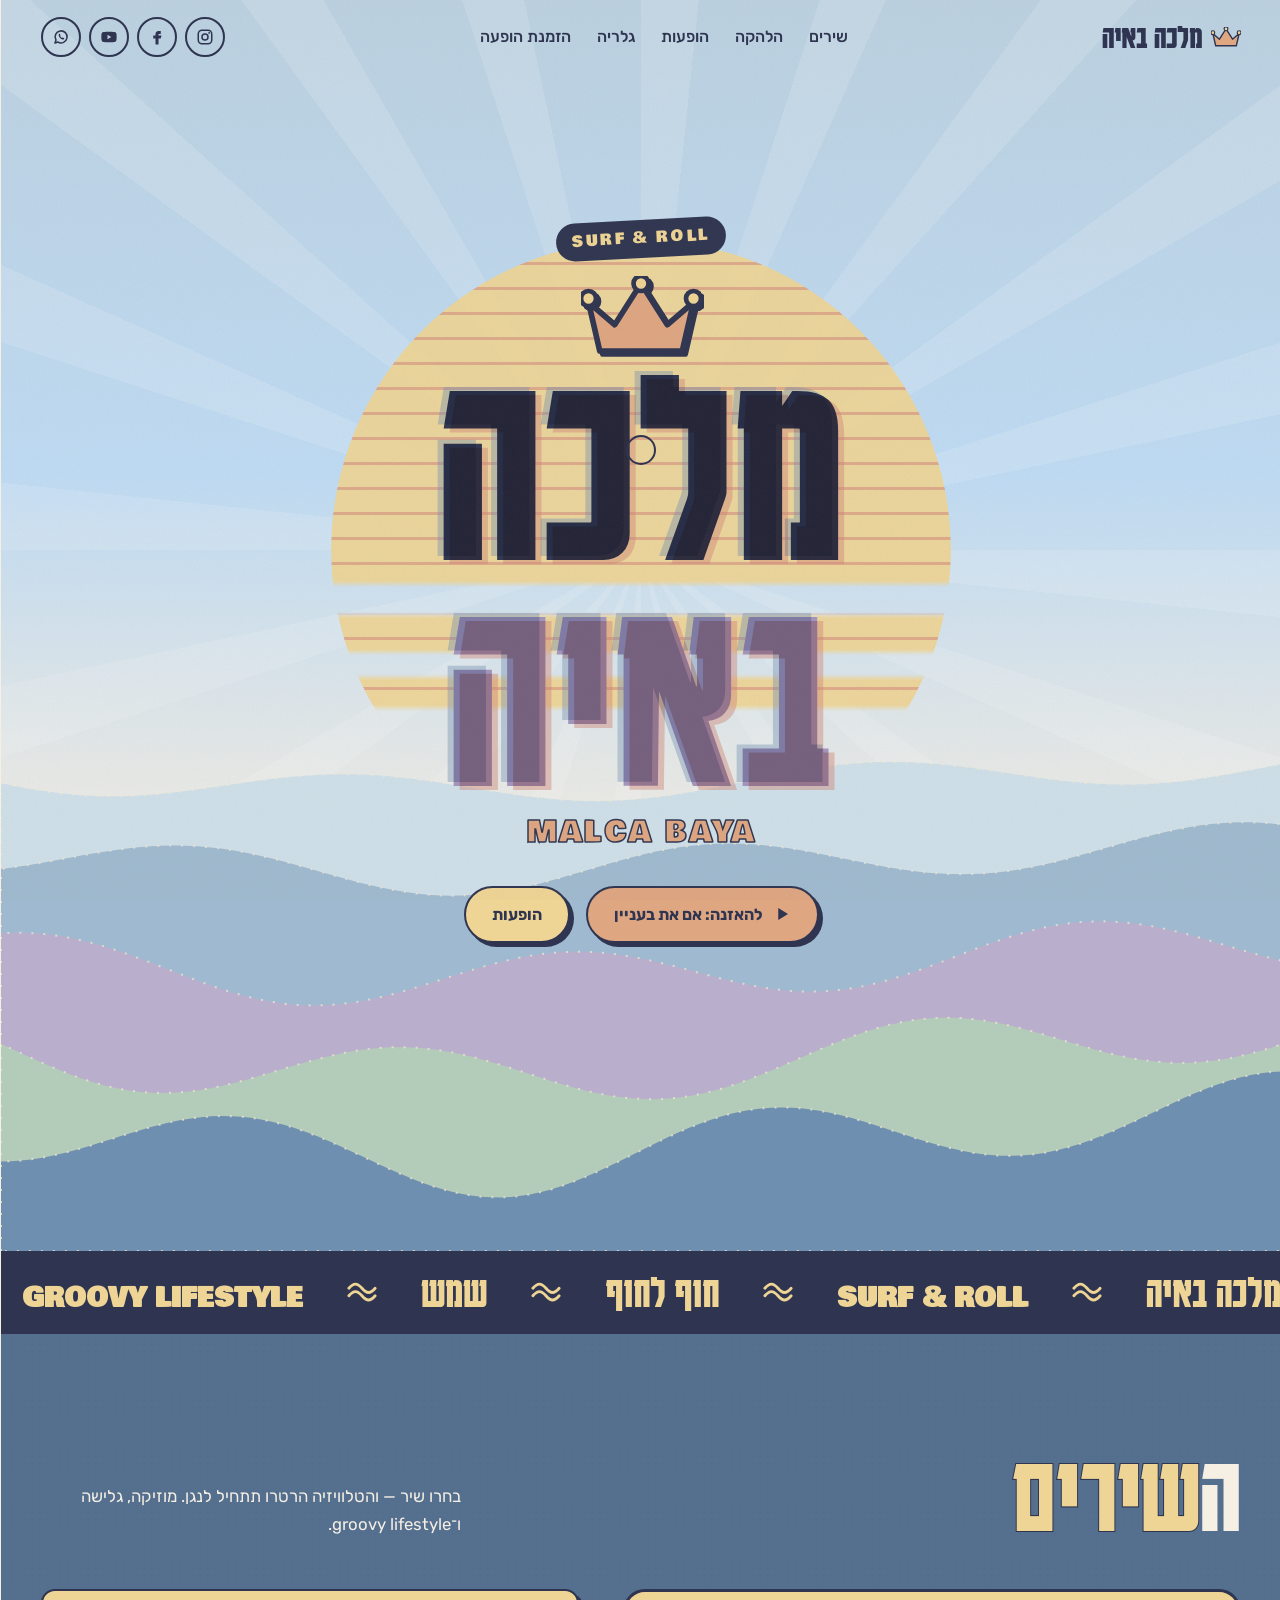
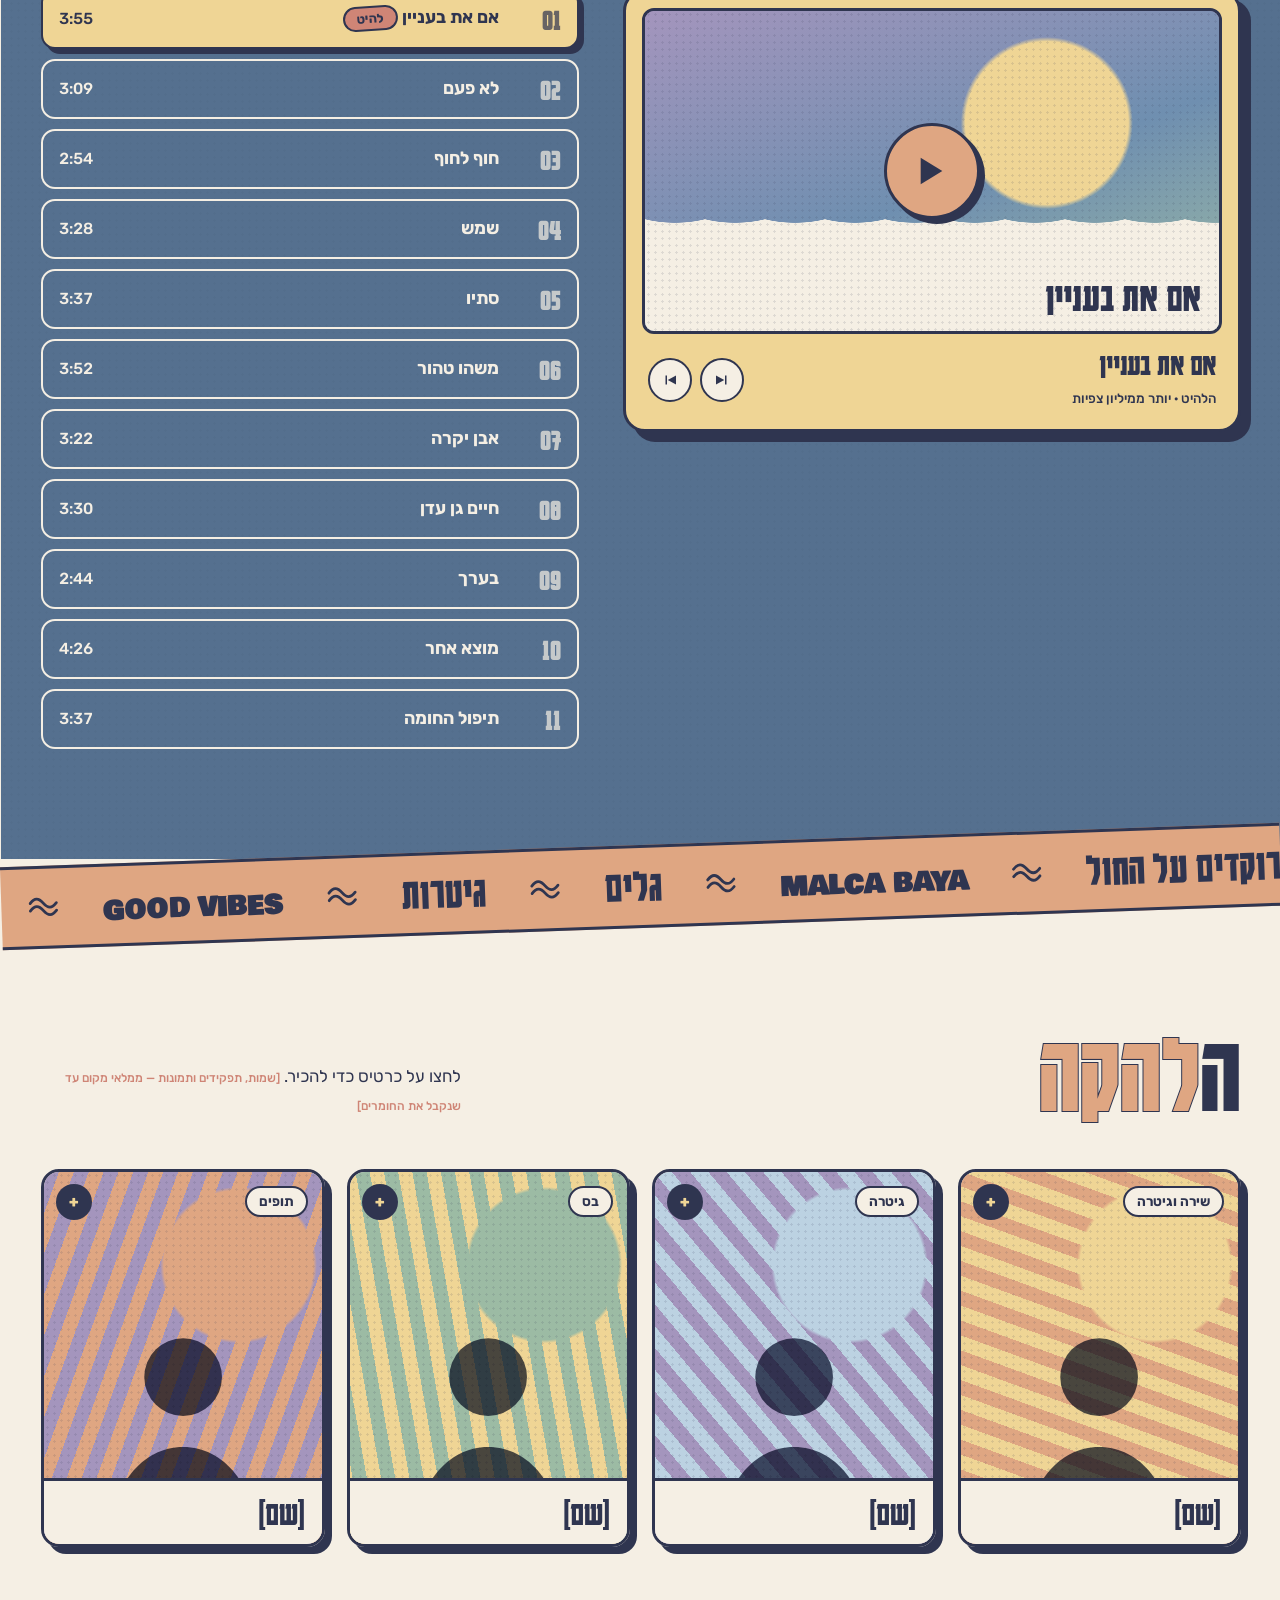
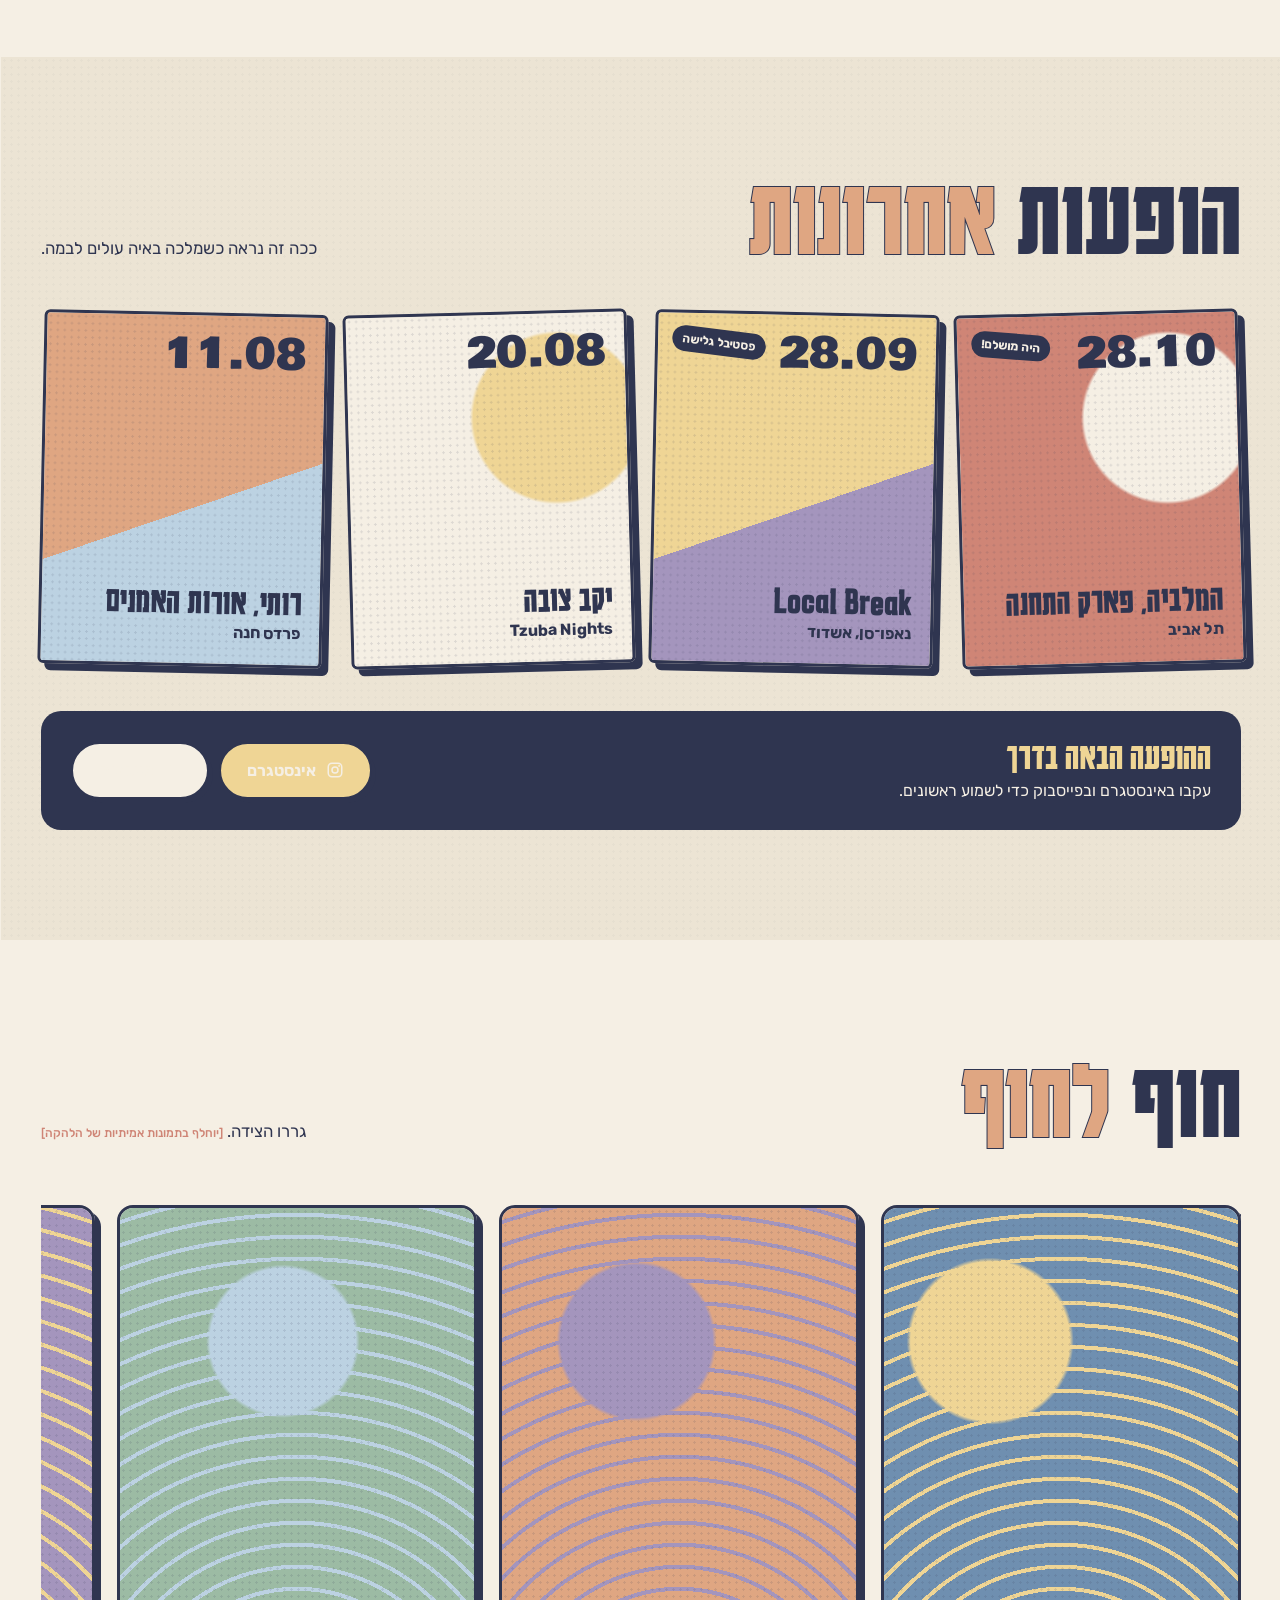
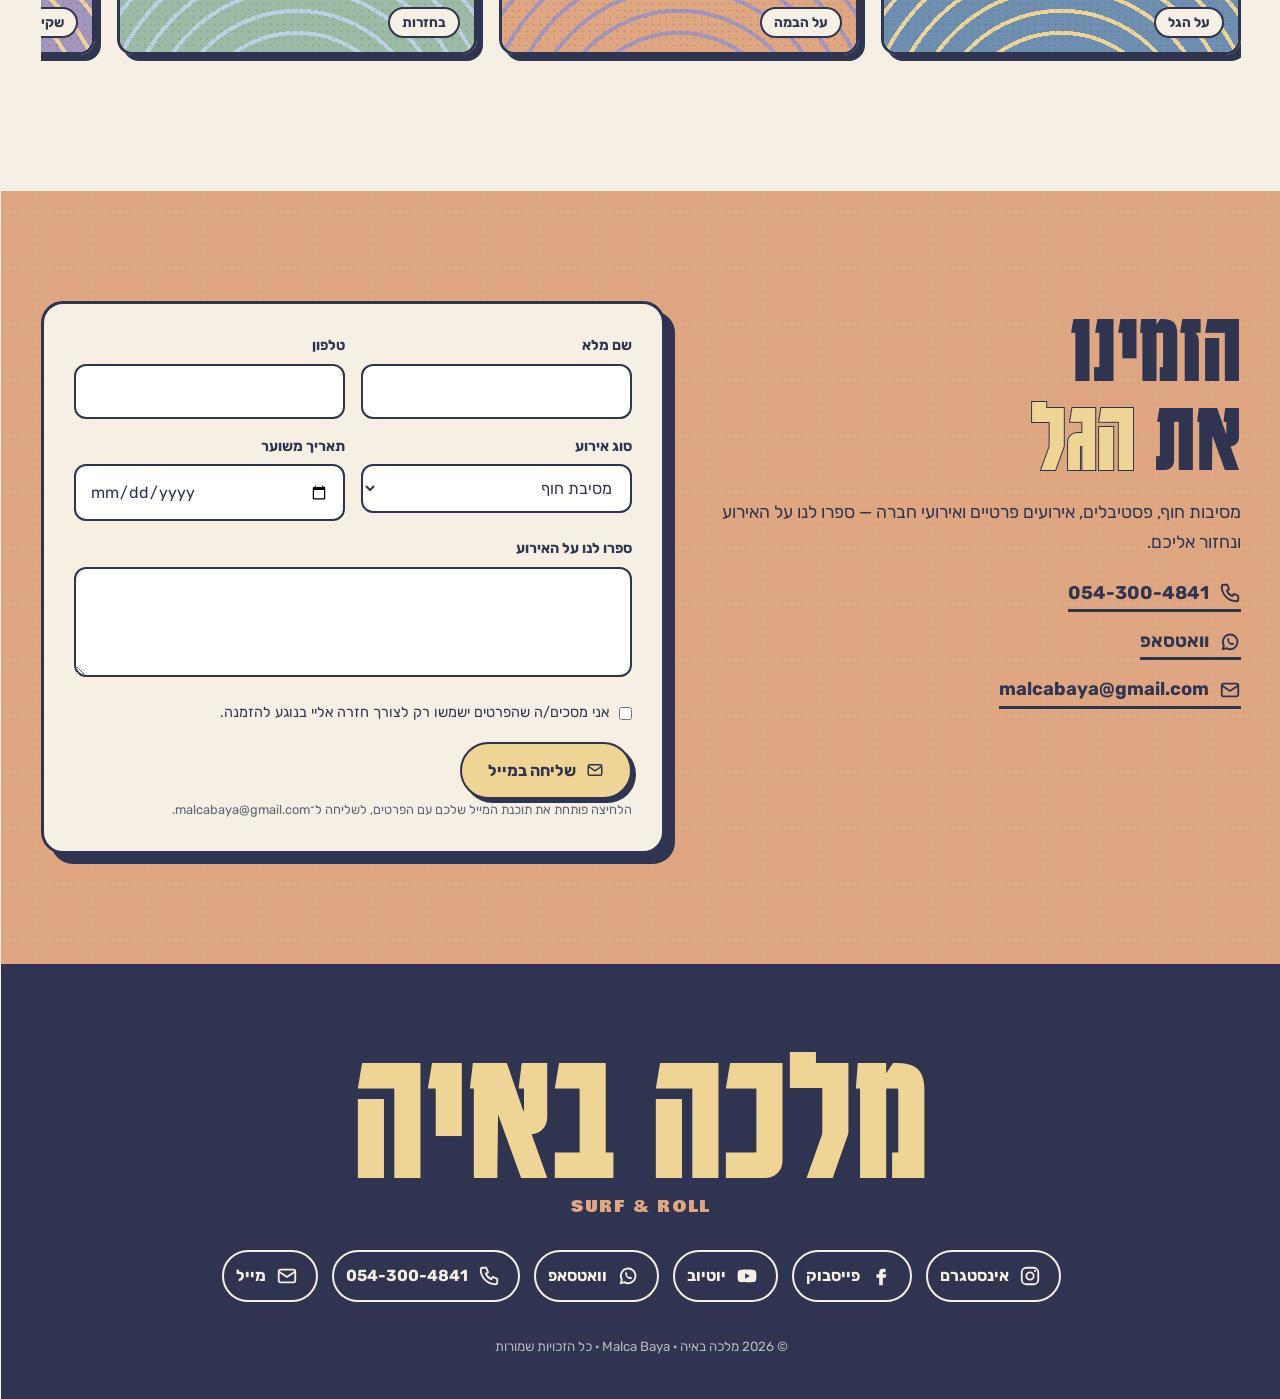
==== index.html @ d81c91b3 "Malca Baya band site: retro surf design, real songs and contact links Co-Authored-By: Claude Opus 5." ====
<!doctype html>
<html lang="he" dir="rtl">
<head>
<meta charset="utf-8">
<meta name="viewport" content="width=device-width, initial-scale=1">
<title>מלכה באיה | Malca Baya — להקת הסרף אנד רול</title>
<meta name="description" content="מלכה באיה — להקת הסרף אנד רול. שירים, הופעות, וידאו והזמנת הופעות.">
<link rel="preconnect" href="https://fonts.googleapis.com">
<link rel="preconnect" href="https://fonts.gstatic.com" crossorigin>
<link href="https://fonts.googleapis.com/css2?family=Karantina:wght@400;700&family=Rubik:wght@400;500;700;900&family=Bowlby+One&display=swap" rel="stylesheet">
<style>
:root{
  --sand:#f5efe4;
  --sand-2:#ece4d4;
  --ink:#2f3550;
  --blue:#6f8fb0;
  --sky:#bcd2e2;
  --yellow:#efd595;
  --purple:#a495bd;
  --green:#9cbba4;
  --orange:#dfa682;
  --red:#cf8576;
  --display:'Karantina','Rubik',sans-serif;
  --latin:'Bowlby One','Rubik',sans-serif;
  --body:'Rubik',system-ui,sans-serif;
}
*{box-sizing:border-box;margin:0;padding:0}
html{scroll-behavior:smooth}
body{background:var(--sand);color:var(--ink);font-family:var(--body);line-height:1.7;overflow-x:hidden}
a{color:inherit;text-decoration:none}
button{font:inherit;color:inherit;background:none;border:0;cursor:pointer}
:focus-visible{outline:3px solid var(--orange);outline-offset:3px}
.wrap{width:min(1200px,100% - 32px);margin-inline:auto}

/* riso paper texture + halftone helpers */
.paper{position:fixed;inset:0;pointer-events:none;z-index:90;opacity:.12;
  background-image:url("data:image/svg+xml,%3Csvg xmlns='http://www.w3.org/2000/svg' width='200' height='200'%3E%3Cfilter id='n'%3E%3CfeTurbulence type='fractalNoise' baseFrequency='.85' numOctaves='3'/%3E%3CfeColorMatrix values='0 0 0 0 .3  0 0 0 0 .25  0 0 0 0 .2  0 0 0 .6 0'/%3E%3C/filter%3E%3Crect width='100%25' height='100%25' filter='url(%23n)'/%3E%3C/svg%3E")}
.halftone{position:absolute;inset:0;pointer-events:none;background-image:radial-gradient(rgba(47,53,80,.12) 1.2px,transparent 1.4px);background-size:7px 7px}

/* loader */
#loader{position:fixed;inset:0;background:var(--yellow);z-index:200;display:grid;place-items:center;transition:transform .9s cubic-bezier(.7,0,.2,1)}
#loader.done{transform:translateY(-100%)}
#loader svg{width:120px;animation:bob 1.2s ease-in-out infinite}
@keyframes bob{50%{transform:translateY(-12px) rotate(-4deg)}}

/* cursor */
.cursor{position:fixed;top:0;left:0;width:30px;height:30px;border:2px solid var(--ink);border-radius:50%;pointer-events:none;z-index:150;transition:width .25s,height .25s,background .25s,margin .25s}
.cursor.big{width:70px;height:70px;margin:-20px 0 0 -20px;background:rgba(239,213,149,.45);border-color:var(--orange)}
@media (hover:none){.cursor{display:none}}

/* nav */
header{position:fixed;inset-inline:0;top:0;z-index:100;transition:background .4s,box-shadow .4s}
header.scrolled{background:rgba(244,234,211,.92);backdrop-filter:blur(10px);box-shadow:0 2px 0 var(--ink)}
.nav{display:flex;align-items:center;justify-content:space-between;height:74px;gap:20px}
.logo{display:flex;align-items:center;gap:8px;font-family:var(--display);font-weight:700;font-size:2.1rem;line-height:1}
.logo svg{width:30px;color:var(--orange)}
.nav ul{display:flex;gap:26px;list-style:none;font-weight:500}
.nav ul a{position:relative}
.nav ul a::after{content:"";position:absolute;inset-inline:0;bottom:-4px;height:3px;background:var(--orange);border-radius:3px;transform:scaleX(0);transition:transform .3s}
.nav ul a:hover::after{transform:scaleX(1)}
.nav-social{display:flex;gap:8px}
.ico{width:40px;height:40px;border-radius:50%;border:2px solid var(--ink);display:grid;place-items:center;transition:transform .25s,background .25s,color .25s}
.ico svg{width:18px;height:18px}
.ico:hover{transform:translateY(-3px) rotate(-6deg);background:var(--ink);color:var(--yellow)}
.burger{display:none;width:44px;height:44px;position:relative}
.burger span{position:absolute;inset-inline:9px;height:3px;border-radius:3px;background:var(--ink);transition:.3s}
.burger span:nth-child(1){top:15px}.burger span:nth-child(2){top:26px}
.burger.open span:nth-child(1){top:20px;transform:rotate(45deg)}
.burger.open span:nth-child(2){top:20px;transform:rotate(-45deg)}
@media(max-width:900px){
  .nav ul,.nav-social{display:none}
  .burger{display:block}
  .nav ul.open{display:flex;flex-direction:column;position:fixed;inset:74px 0 0;background:var(--yellow);padding:40px 24px;gap:22px;font-family:var(--display);font-size:3rem;font-weight:700}
}

/* buttons */
.btn{display:inline-flex;align-items:center;gap:10px;padding:13px 26px;border-radius:999px;border:2.5px solid var(--ink);font-weight:700;background:var(--sand);box-shadow:4px 4px 0 var(--ink);transition:transform .2s,box-shadow .2s,background .2s}
.btn:hover{transform:translate(-2px,-2px);box-shadow:6px 6px 0 var(--ink)}
.btn:active{transform:translate(3px,3px);box-shadow:1px 1px 0 var(--ink)}
.btn.yellow{background:var(--yellow)}
.btn.orange{background:var(--orange);color:var(--ink)}
.btn svg{width:18px;height:18px}

/* hero */
.hero{position:relative;min-height:100svh;overflow:hidden;background:linear-gradient(180deg,var(--sky) 0%,#bfdcf5 38%,var(--sand) 70%);display:grid;place-items:center;text-align:center}
.sun{position:absolute;left:50%;top:44%;width:min(70vw,620px);aspect-ratio:1;border-radius:50%;transform:translate(-50%,-50%);
  background:repeating-linear-gradient(180deg,var(--yellow) 0 22px,var(--orange) 22px 25px);opacity:.92;
  -webkit-mask:linear-gradient(#000 55%,transparent 56% 60%,#000 61% 66%,transparent 67% 70%,#000 71% 75%,transparent 76%);
  mask:linear-gradient(#000 55%,transparent 56% 60%,#000 61% 66%,transparent 67% 70%,#000 71% 75%,transparent 76%);}
.rays{position:absolute;left:50%;top:44%;width:150vmax;height:150vmax;will-change:transform;transform:translate(-50%,-50%);
  background:repeating-conic-gradient(rgba(255,255,255,.14) 0 6deg,transparent 6deg 18deg);animation:rot 80s linear infinite;pointer-events:none}
@keyframes rot{to{transform:translate(-50%,-50%) rotate(360deg)}}
#waves{position:absolute;inset:auto 0 0;width:100%;height:46%;z-index:2}
.hero-inner{position:relative;z-index:3;padding:110px 16px 22vh}
.kicker{display:inline-block;font-family:var(--latin);font-size:.95rem;letter-spacing:.12em;background:var(--ink);color:var(--yellow);padding:6px 16px;border-radius:999px;transform:rotate(-3deg)}
.crown{display:block;width:clamp(70px,10vw,120px);margin:18px auto -10px;color:var(--orange);filter:drop-shadow(3px 3px 0 var(--ink));animation:bob 3s ease-in-out infinite}
.hero h1{font-family:var(--display);font-weight:700;font-size:clamp(6rem,22vw,18rem);line-height:.8;position:relative;color:var(--ink)}
.hero h1 .l{display:block;position:relative}
.hero h1 .l::before,.hero h1 .l::after{content:attr(data-t);position:absolute;inset:0;mix-blend-mode:multiply;pointer-events:none;transition:transform .15s}
.hero h1 .l::before{color:var(--red);transform:translate(var(--rx,6px),var(--ry,4px));opacity:.45}
.hero h1 .l::after{color:var(--blue);transform:translate(calc(var(--rx,6px)*-1),calc(var(--ry,4px)*-1));opacity:.4}
.hero h1 .l.b{color:var(--purple)}
.latin{font-family:var(--latin);font-size:clamp(1.1rem,2.6vw,1.8rem);letter-spacing:.06em;margin-top:10px;color:var(--orange);-webkit-text-stroke:1.5px var(--ink)}
.hero-ctas{display:flex;gap:16px;justify-content:center;flex-wrap:wrap;margin-top:28px}

/* marquee */
.marquee{background:var(--ink);color:var(--yellow);overflow:hidden;padding:16px 0;border-block:3px solid var(--ink);position:relative;z-index:4}
.marquee.tilt{transform:rotate(-2deg);margin:-14px 0;background:var(--orange);color:var(--ink)}
.mtrack{display:flex;gap:44px;width:max-content;animation:marq 34s linear infinite;font-family:var(--display);font-weight:700;font-size:2.8rem;line-height:1;white-space:nowrap;align-items:center}
.mtrack .en{font-family:var(--latin);font-size:1.6rem}
.mtrack svg{width:30px;height:30px}
.marquee:hover .mtrack{animation-play-state:paused}
@keyframes marq{to{transform:translateX(50%)}}

/* sections */
section{padding:110px 0;position:relative}
.sec-head{display:flex;align-items:flex-end;justify-content:space-between;gap:24px;margin-bottom:50px;flex-wrap:wrap}
.sec-head h2{font-family:var(--display);font-weight:700;font-size:clamp(3.6rem,9vw,7rem);line-height:.85}
.sec-head h2 span{color:var(--orange);-webkit-text-stroke:2px var(--ink);paint-order:stroke fill}
.sec-head p{max-width:420px;font-size:1.05rem}
.reveal{opacity:0;transform:translateY(36px);transition:opacity .9s,transform .9s cubic-bezier(.2,.8,.2,1)}
.reveal.in{opacity:1;transform:none}

/* music */
.music{background:#55708f;color:var(--sand);overflow:hidden}
.music .sec-head h2 span{color:var(--yellow)}
.music-grid{display:grid;grid-template-columns:1.15fr 1fr;gap:44px;align-items:start}
@media(max-width:940px){.music-grid{grid-template-columns:1fr}}
.tv{position:relative;background:var(--yellow);border:3px solid var(--ink);border-radius:22px;padding:16px;box-shadow:10px 10px 0 var(--ink);color:var(--ink);position:sticky;top:100px}
@media(max-width:940px){.tv{position:relative;top:0}}
.screen{position:relative;aspect-ratio:16/9;border-radius:12px;overflow:hidden;border:3px solid var(--ink);background:var(--purple);cursor:pointer}
.screen iframe{position:absolute;inset:0;width:100%;height:100%;border:0}
.poster{position:absolute;inset:0;display:grid;place-items:center;transition:opacity .4s}
.poster .duo{position:absolute;inset:0;background:radial-gradient(circle at 70% 35%,var(--yellow) 0 18%,transparent 19%),linear-gradient(160deg,var(--purple),var(--blue) 55%,var(--green))}
.poster .duo::after{content:"";position:absolute;inset:auto 0 0;height:42%;background:
  radial-gradient(60px 26px at 30px 0,transparent 98%,var(--sand) 100%) 0 0/60px 100% repeat-x}
.poster .pbtn{position:relative;width:96px;height:96px;border-radius:50%;background:var(--orange);color:var(--ink);display:grid;place-items:center;border:3px solid var(--ink);box-shadow:5px 5px 0 var(--ink);transition:transform .3s}
.screen:hover .pbtn{transform:scale(1.1) rotate(-8deg)}
.poster .pbtn svg{width:40px;margin-inline-start:6px}
.poster .ptitle{position:absolute;bottom:14px;inset-inline-start:18px;font-family:var(--display);font-weight:700;font-size:2.6rem;line-height:1;color:var(--ink)}
.tv-meta{display:flex;justify-content:space-between;align-items:center;padding:14px 6px 2px;gap:10px;flex-wrap:wrap}
.tv-meta b{font-family:var(--display);font-size:2rem;line-height:1}
.tv-meta small{font-weight:500}
.knobs{display:flex;gap:8px}
.knobs button{width:44px;height:44px;border-radius:50%;border:2.5px solid var(--ink);background:var(--sand);display:grid;place-items:center;transition:transform .2s}
.knobs button:hover{transform:rotate(-20deg)}
.knobs svg{width:18px}
.hit{display:inline-block;background:var(--red);color:var(--ink);font-weight:700;font-size:.8rem;padding:3px 12px;border-radius:999px;border:2px solid var(--ink);transform:rotate(-4deg)}

.tracks{list-style:none;counter-reset:t;display:grid;gap:10px}
.track{display:grid;grid-template-columns:48px 1fr auto;gap:14px;align-items:center;padding:12px 16px;border:2.5px solid var(--sand);border-radius:14px;cursor:pointer;transition:background .25s,color .25s,transform .25s}
.track:hover{background:var(--sand);color:var(--ink);transform:translateX(-6px) rotate(-.6deg)}
.track .n{font-family:var(--display);font-weight:700;font-size:2rem;line-height:1;opacity:.7}
.track h3{font-weight:700;font-size:1.1rem;line-height:1.2}
.track small{opacity:.75;font-size:.8rem}
.track .d{font-weight:500;font-variant-numeric:tabular-nums}
.track.active{background:var(--yellow);color:var(--ink);border-color:var(--ink);box-shadow:5px 5px 0 var(--ink)}
.track .eqm{display:none;gap:3px;align-items:flex-end;height:20px}
.track .eqm i{width:4px;background:var(--orange);border-radius:2px;animation:eqa .8s infinite}
.track .eqm i:nth-child(2){animation-delay:.2s}.track .eqm i:nth-child(3){animation-delay:.4s}
@keyframes eqa{0%,100%{height:5px}50%{height:20px}}
.track.active.on .eqm{display:flex}.track.active.on .d{display:none}

/* band */
.members{display:grid;grid-template-columns:repeat(4,1fr);gap:22px}
@media(max-width:1000px){.members{grid-template-columns:repeat(2,1fr)}}
@media(max-width:520px){.members{grid-template-columns:1fr}}
.member{perspective:1000px;aspect-ratio:3/4;cursor:pointer}
.mi{position:relative;width:100%;height:100%;transition:transform .8s cubic-bezier(.2,.8,.2,1);transform-style:preserve-3d}
.member.flipped .mi{transform:rotateY(180deg)}
.face{position:absolute;inset:0;border-radius:18px;overflow:hidden;backface-visibility:hidden;border:3px solid var(--ink);box-shadow:7px 7px 0 var(--ink)}
.front .art{position:absolute;inset:0;transition:transform .8s}
.member:hover .art{transform:scale(1.07)}
.front .silh{position:absolute;inset:auto 0 0;margin:auto;width:70%;color:var(--ink);opacity:.85;mix-blend-mode:multiply}
.front .tag{position:absolute;top:14px;inset-inline-start:14px;background:var(--sand);border:2px solid var(--ink);border-radius:999px;padding:2px 12px;font-weight:700;font-size:.85rem}
.front .flip{position:absolute;top:12px;inset-inline-end:12px;width:36px;height:36px;border-radius:50%;background:var(--ink);color:var(--yellow);display:grid;place-items:center;font-weight:900}
.front h3{position:absolute;bottom:0;inset-inline:0;padding:14px 18px;background:var(--sand);border-top:3px solid var(--ink);font-family:var(--display);font-size:2.2rem;line-height:1}
.back{transform:rotateY(180deg);background:var(--yellow);padding:26px;display:flex;flex-direction:column;justify-content:center;gap:12px}
.back h3{font-family:var(--display);font-size:2.4rem;line-height:1}
.ph{font-size:.75rem;color:var(--red);font-weight:500}

/* shows */
.shows-sec{background:var(--sand-2)}
.posters{display:grid;grid-template-columns:repeat(4,1fr);gap:22px}
@media(max-width:1000px){.posters{grid-template-columns:repeat(2,1fr)}}
@media(max-width:520px){.posters{grid-template-columns:1fr}}
.gig{position:relative;aspect-ratio:4/5;border:3px solid var(--ink);border-radius:6px;overflow:hidden;box-shadow:7px 7px 0 var(--ink);transition:transform .35s cubic-bezier(.2,.8,.2,1);display:flex;flex-direction:column;justify-content:space-between;padding:18px;color:var(--ink)}
.gig:nth-child(odd){transform:rotate(-1.5deg)}.gig:nth-child(even){transform:rotate(1.2deg)}
.gig:hover{transform:rotate(0) scale(1.04);z-index:2}
.gig .bg{position:absolute;inset:0;z-index:-1}
.gig .date{font-family:var(--latin);font-size:2.6rem;line-height:1}
.gig .where{font-family:var(--display);font-weight:700;font-size:2.3rem;line-height:.95}
.gig .city{font-weight:700}
.gig .stamp{position:absolute;top:16px;inset-inline-end:14px;background:var(--ink);color:var(--sand);font-size:.75rem;font-weight:700;padding:3px 10px;border-radius:999px;transform:rotate(6deg)}
.next{margin-top:44px;display:flex;align-items:center;justify-content:space-between;gap:20px;flex-wrap:wrap;background:var(--ink);color:var(--sand);border-radius:20px;padding:26px 30px}
.next b{font-family:var(--display);font-size:2.4rem;line-height:1;color:var(--yellow)}

/* gallery */
.gallery{display:flex;gap:22px;overflow-x:auto;scroll-snap-type:x mandatory;padding:10px 4px 26px;cursor:grab;scrollbar-width:thin;scrollbar-color:var(--orange) transparent}
.gallery.drag{cursor:grabbing;scroll-snap-type:none}
.gallery figure{flex:0 0 clamp(240px,30vw,360px);aspect-ratio:4/5;border:3px solid var(--ink);border-radius:16px;overflow:hidden;scroll-snap-align:start;position:relative;box-shadow:6px 6px 0 var(--ink)}
.gallery figure .art{position:absolute;inset:0;transition:transform 1s}
.gallery figure:hover .art{transform:scale(1.08) rotate(1deg)}
.gallery figcaption{position:absolute;bottom:14px;inset-inline-start:14px;background:var(--sand);border:2px solid var(--ink);border-radius:999px;padding:2px 12px;font-weight:700;font-size:.85rem}

/* booking */
.book-sec{background:var(--orange)}
.book{display:grid;grid-template-columns:1fr 1.2fr;gap:56px;align-items:start}
@media(max-width:900px){.book{grid-template-columns:1fr}}
.book-info h2{font-family:var(--display);font-weight:700;font-size:clamp(3.6rem,9vw,6.5rem);line-height:.85}
.book-info h2 span{color:var(--yellow);-webkit-text-stroke:2px var(--ink);paint-order:stroke fill}
.book-info p{margin:20px 0;font-size:1.1rem}
.mail{display:inline-flex;align-items:center;gap:10px;font-weight:700;font-size:1.15rem;border-bottom:3px solid var(--ink)}
.mail svg{width:22px;height:22px;flex-shrink:0}
form{display:grid;grid-template-columns:1fr 1fr;gap:16px;background:var(--sand);border:3px solid var(--ink);border-radius:22px;padding:30px;box-shadow:10px 10px 0 var(--ink)}
form .full{grid-column:1/-1}
@media(max-width:560px){form{grid-template-columns:1fr;padding:22px}}
label{display:block;font-weight:700;font-size:.9rem;margin-bottom:5px}
input,select,textarea{width:100%;background:#fff;border:2.5px solid var(--ink);border-radius:12px;padding:12px 14px;color:var(--ink);font:inherit;transition:box-shadow .2s}
input:focus,select:focus,textarea:focus{outline:none;box-shadow:4px 4px 0 var(--blue)}
textarea{min-height:110px;resize:vertical}
.consent{display:flex;gap:10px;align-items:flex-start;font-size:.88rem}
.consent input{width:auto;margin-top:6px}
.consent label{font-weight:400;margin:0}
.form-note{font-size:.8rem;opacity:.75}

/* footer */
footer{background:var(--ink);color:var(--sand);padding:70px 0 40px;text-align:center;overflow:hidden;position:relative}
.foot-logo{font-family:var(--display);font-weight:700;font-size:clamp(5rem,16vw,12rem);line-height:.8;color:var(--yellow)}
.foot-latin{font-family:var(--latin);color:var(--orange);letter-spacing:.1em;margin-top:6px}
.socials{display:flex;justify-content:center;gap:14px;margin:30px 0;flex-wrap:wrap}
.socials a{display:flex;align-items:center;gap:10px;padding:10px 18px 10px 12px;border:2.5px solid var(--sand);border-radius:999px;font-weight:700;transition:background .25s,color .25s,transform .25s}
.socials a:hover{background:var(--yellow);color:var(--ink);border-color:var(--yellow);transform:translateY(-4px) rotate(-2deg)}
.socials svg{width:22px;height:22px}
footer small{opacity:.7}

/* modal for hero listen */
@media (prefers-reduced-motion:reduce){*{animation:none!important;transition:none!important}.reveal{opacity:1;transform:none}}
</style>
</head>
<body>
<div class="paper" aria-hidden="true"></div>
<div id="loader" aria-hidden="true">
  <svg viewBox="0 0 120 60" fill="none" stroke="#2f3550" stroke-width="4" stroke-linecap="round"><path d="M4 40c14-16 30-16 44 0s30 16 44 0 22-12 24-10" /><path d="M4 52c14-12 30-12 44 0s30 12 44 0" stroke="#dfa682"/></svg>
</div>
<div class="cursor" aria-hidden="true"></div>

<!-- shared icon sprites -->
<svg width="0" height="0" style="position:absolute" aria-hidden="true">
  <symbol id="i-ig" viewBox="0 0 24 24"><rect x="3" y="3" width="18" height="18" rx="5" fill="none" stroke="currentColor" stroke-width="2"/><circle cx="12" cy="12" r="4" fill="none" stroke="currentColor" stroke-width="2"/><circle cx="17.5" cy="6.5" r="1.2" fill="currentColor"/></symbol>
  <symbol id="i-fb" viewBox="0 0 24 24"><path fill="currentColor" d="M14 8h3V4h-3c-2.8 0-4 1.8-4 4.3V10H7v4h3v8h4v-8h3l1-4h-4V8.5c0-.3.2-.5.5-.5z"/></symbol>
  <symbol id="i-yt" viewBox="0 0 24 24"><path fill="currentColor" d="M22 8.2c-.2-1.6-1-2.6-2.6-2.8C17.2 5 12 5 12 5s-5.2 0-7.4.4C3 5.6 2.2 6.6 2 8.2 1.8 9.6 1.8 12 1.8 12s0 2.4.2 3.8c.2 1.6 1 2.6 2.6 2.8 2.2.4 7.4.4 7.4.4s5.2 0 7.4-.4c1.6-.2 2.4-1.2 2.6-2.8.2-1.4.2-3.8.2-3.8s0-2.4-.2-3.8zM10 15V9l5 3z"/></symbol>
  <symbol id="i-mail" viewBox="0 0 24 24"><rect x="3" y="5" width="18" height="14" rx="2" fill="none" stroke="currentColor" stroke-width="2"/><path d="m3 7 9 6 9-6" fill="none" stroke="currentColor" stroke-width="2"/></symbol>
  <symbol id="i-crown" viewBox="0 0 64 44"><path fill="currentColor" stroke="#2f3550" stroke-width="3" stroke-linejoin="round" d="M4 14l14 12L32 4l14 22 14-12-6 26H10z"/><circle cx="4" cy="12" r="4" fill="#efd595" stroke="#2f3550" stroke-width="2.5"/><circle cx="32" cy="4" r="4" fill="#efd595" stroke="#2f3550" stroke-width="2.5"/><circle cx="60" cy="12" r="4" fill="#efd595" stroke="#2f3550" stroke-width="2.5"/></symbol>
  <symbol id="i-phone" viewBox="0 0 24 24"><path fill="none" stroke="currentColor" stroke-width="2" stroke-linejoin="round" d="M5 3h4l2 5-2.5 1.5a11 11 0 0 0 6 6L16 13l5 2v4a2 2 0 0 1-2 2A16 16 0 0 1 3 5a2 2 0 0 1 2-2z"/></symbol>
  <symbol id="i-wa" viewBox="0 0 24 24"><path fill="none" stroke="currentColor" stroke-width="2" stroke-linejoin="round" d="M4 20l1.3-4A8 8 0 1 1 8 18.7z"/><path fill="currentColor" d="M9 8.2c.2-.4.5-.4.8-.4h.4c.2 0 .4.1.5.4l.6 1.4c.1.2 0 .4-.1.6l-.5.6c.6 1.1 1.5 2 2.6 2.6l.6-.5c.2-.1.4-.2.6-.1l1.4.6c.3.1.4.3.4.5v.4c0 .3 0 .6-.4.8-.5.3-1.2.5-1.9.3-2.4-.7-4.3-2.6-5-5-.2-.7 0-1.4.3-1.9z"/></symbol>
  <symbol id="i-play" viewBox="0 0 24 24"><path fill="currentColor" d="M7 4v16l13-8z"/></symbol>
  <symbol id="i-wave" viewBox="0 0 32 32"><path fill="none" stroke="currentColor" stroke-width="3" stroke-linecap="round" d="M2 20c5-6 9-6 14 0s9 6 14 0M2 12c5-6 9-6 14 0s9 6 14 0"/></symbol>
</svg>

<header>
  <nav class="nav wrap" aria-label="ניווט ראשי">
    <a href="#" class="logo"><svg viewBox="0 0 64 44"><use href="#i-crown"/></svg>מלכה באיה</a>
    <ul id="menu">
      <li><a href="#music">שירים</a></li>
      <li><a href="#band">הלהקה</a></li>
      <li><a href="#shows">הופעות</a></li>
      <li><a href="#gallery">גלריה</a></li>
      <li><a href="#booking">הזמנת הופעה</a></li>
    </ul>
    <div class="nav-social">
      <a class="ico" href="https://www.instagram.com/malcabaya/" target="_blank" rel="noopener" aria-label="מלכה באיה באינסטגרם"><svg><use href="#i-ig"/></svg></a>
      <a class="ico" href="https://www.facebook.com/malcabaya" target="_blank" rel="noopener" aria-label="מלכה באיה בפייסבוק"><svg><use href="#i-fb"/></svg></a>
      <a class="ico" href="https://www.youtube.com/playlist?list=PLU80y1FdoRCGYGtJqizHcpnJ9Hgsv8fSS" target="_blank" rel="noopener" aria-label="מלכה באיה ביוטיוב"><svg><use href="#i-yt"/></svg></a>
      <a class="ico" href="https://wa.me/972543004841" target="_blank" rel="noopener" aria-label="וואטסאפ ללהקה"><svg><use href="#i-wa"/></svg></a>
    </div>
    <button class="burger" aria-label="פתיחת תפריט" aria-expanded="false"><span></span><span></span></button>
  </nav>
</header>

<main>
<!-- HERO -->
<section class="hero" aria-label="פתיח">
  <div class="rays" aria-hidden="true"></div>
  <div class="sun" id="sun" aria-hidden="true"></div>
  <canvas id="waves" aria-hidden="true"></canvas>
  <div class="hero-inner">
    <span class="kicker">SURF &amp; ROLL</span>
    <svg class="crown" viewBox="0 0 64 44" aria-hidden="true"><use href="#i-crown"/></svg>
    <h1 id="title" aria-label="מלכה באיה"><span class="l" data-t="מלכה">מלכה</span><span class="l b" data-t="באיה">באיה</span></h1>
    <div class="latin">MALCA BAYA</div>
    <div class="hero-ctas">
      <button class="btn orange" id="heroPlay"><svg><use href="#i-play"/></svg>להאזנה: אם את בעניין</button>
      <a href="#shows" class="btn yellow">הופעות</a>
    </div>
  </div>
</section>

<div class="marquee" aria-hidden="true">
  <div class="mtrack" id="m1"></div>
</div>

<!-- MUSIC -->
<section id="music" class="music">
  <div class="halftone" style="opacity:.35"></div>
  <div class="wrap" style="position:relative">
    <div class="sec-head reveal">
      <h2>ה<span>שירים</span></h2>
      <p>בחרו שיר — והטלוויזיה הרטרו תתחיל לנגן. מוזיקה, גלישה ו־groovy lifestyle.</p>
    </div>
    <div class="music-grid">
      <div class="tv reveal">
        <div class="screen" id="screen" role="button" tabindex="0" aria-label="ניגון השיר הנבחר">
          <div class="poster" id="poster">
            <div class="duo"></div><div class="halftone"></div>
            <div class="pbtn"><svg viewBox="0 0 24 24"><use href="#i-play"/></svg></div>
            <div class="ptitle" id="ptitle">אם את בעניין</div>
          </div>
        </div>
        <div class="tv-meta">
          <div><b id="nowTitle">אם את בעניין</b><br><small id="nowSub">הלהיט · יותר ממיליון צפיות</small></div>
          <div class="knobs">
            <button id="prev" aria-label="השיר הקודם"><svg viewBox="0 0 24 24" fill="currentColor"><path d="M6 6h2v12H6zM20 6v12L9 12z" transform="scale(-1,1) translate(-24,0)"/></svg></button>
            <button id="next" aria-label="השיר הבא"><svg viewBox="0 0 24 24" fill="currentColor"><path d="M6 6h2v12H6zM20 6v12L9 12z"/></svg></button>
          </div>
        </div>
      </div>
      <ul class="tracks" id="tracks"></ul>
    </div>
  </div>
</section>

<div class="marquee tilt" aria-hidden="true"><div class="mtrack" id="m2" style="animation-direction:reverse"></div></div>

<!-- BAND -->
<section id="band">
  <div class="wrap">
    <div class="sec-head reveal">
      <h2>ה<span>להקה</span></h2>
      <p>לחצו על כרטיס כדי להכיר. <span class="ph">[שמות, תפקידים ותמונות — ממלאי מקום עד שנקבל את החומרים]</span></p>
    </div>
    <div class="members" id="members"></div>
  </div>
</section>

<!-- SHOWS -->
<section id="shows" class="shows-sec">
  <div class="halftone" style="opacity:.25"></div>
  <div class="wrap" style="position:relative">
    <div class="sec-head reveal">
      <h2>הופעות <span>אחרונות</span></h2>
      <p>ככה זה נראה כשמלכה באיה עולים לבמה.</p>
    </div>
    <div class="posters" id="posters"></div>
    <div class="next reveal">
      <div><b>ההופעה הבאה בדרך</b><br>עקבו באינסטגרם ובפייסבוק כדי לשמוע ראשונים.</div>
      <div style="display:flex;gap:10px;flex-wrap:wrap">
        <a class="btn yellow" href="https://www.instagram.com/malcabaya/" target="_blank" rel="noopener"><svg><use href="#i-ig"/></svg>אינסטגרם</a>
        <a class="btn" href="https://www.facebook.com/malcabaya" target="_blank" rel="noopener"><svg><use href="#i-fb"/></svg>פייסבוק</a>
      </div>
    </div>
  </div>
</section>

<!-- GALLERY -->
<section id="gallery">
  <div class="wrap">
    <div class="sec-head reveal"><h2>חוף <span>לחוף</span></h2><p>גררו הצידה. <span class="ph">[יוחלף בתמונות אמיתיות של הלהקה]</span></p></div>
    <div class="gallery" id="gal"></div>
  </div>
</section>

<!-- BOOKING -->
<section id="booking" class="book-sec">
  <div class="halftone" style="opacity:.3"></div>
  <div class="wrap book" style="position:relative">
    <div class="book-info reveal">
      <h2>הזמינו<br>את <span>הגל</span></h2>
      <p>מסיבות חוף, פסטיבלים, אירועים פרטיים ואירועי חברה — ספרו לנו על האירוע ונחזור אליכם.</p>
      <div style="display:flex;flex-direction:column;gap:14px;align-items:flex-start">
        <a class="mail" href="tel:+972543004841"><svg><use href="#i-phone"/></svg><span dir="ltr">054-300-4841</span></a>
        <a class="mail" href="https://wa.me/972543004841" target="_blank" rel="noopener"><svg><use href="#i-wa"/></svg>וואטסאפ</a>
        <a class="mail" href="mailto:malcabaya@gmail.com"><svg><use href="#i-mail"/></svg>malcabaya@gmail.com</a>
      </div>
    </div>
    <form id="bookForm" class="reveal" novalidate>
      <div><label for="f-name">שם מלא</label><input id="f-name" name="name" required autocomplete="name"></div>
      <div><label for="f-phone">טלפון</label><input id="f-phone" name="phone" type="tel" required autocomplete="tel"></div>
      <div><label for="f-type">סוג אירוע</label>
        <select id="f-type" name="type"><option>מסיבת חוף</option><option>אירוע פרטי</option><option>אירוע חברה</option><option>פסטיבל</option><option>מועדון / הופעה</option></select></div>
      <div><label for="f-date">תאריך משוער</label><input id="f-date" name="date" type="date"></div>
      <div class="full"><label for="f-msg">ספרו לנו על האירוע</label><textarea id="f-msg" name="msg"></textarea></div>
      <div class="full consent"><input type="checkbox" id="f-ok" required><label for="f-ok">אני מסכים/ה שהפרטים ישמשו רק לצורך חזרה אליי בנוגע להזמנה.</label></div>
      <div class="full"><button class="btn yellow" type="submit"><svg><use href="#i-mail"/></svg>שליחה במייל</button>
        <p class="form-note">הלחיצה פותחת את תוכנת המייל שלכם עם הפרטים, לשליחה ל־malcabaya@gmail.com.</p></div>
    </form>
  </div>
</section>
</main>

<footer>
  <div class="wrap">
    <div class="foot-logo">מלכה באיה</div>
    <div class="foot-latin">SURF &amp; ROLL</div>
    <div class="socials">
      <a href="https://www.instagram.com/malcabaya/" target="_blank" rel="noopener" aria-label="מלכה באיה באינסטגרם"><svg><use href="#i-ig"/></svg>אינסטגרם</a>
      <a href="https://www.facebook.com/malcabaya" target="_blank" rel="noopener" aria-label="מלכה באיה בפייסבוק"><svg><use href="#i-fb"/></svg>פייסבוק</a>
      <a href="https://www.youtube.com/playlist?list=PLU80y1FdoRCGYGtJqizHcpnJ9Hgsv8fSS" target="_blank" rel="noopener" aria-label="מלכה באיה ביוטיוב"><svg><use href="#i-yt"/></svg>יוטיוב</a>
      <a href="https://wa.me/972543004841" target="_blank" rel="noopener" aria-label="וואטסאפ ללהקה"><svg><use href="#i-wa"/></svg>וואטסאפ</a>
      <a href="tel:+972543004841" aria-label="התקשרו ללהקה 054-300-4841"><svg><use href="#i-phone"/></svg><span dir="ltr">054-300-4841</span></a>
      <a href="mailto:malcabaya@gmail.com" aria-label="שליחת מייל ללהקה"><svg><use href="#i-mail"/></svg>מייל</a>
    </div>
    <small>© 2026 מלכה באיה · Malca Baya · כל הזכויות שמורות</small>
  </div>
</footer>

<script>
const PLAYLIST='PLU80y1FdoRCGYGtJqizHcpnJ9Hgsv8fSS';
const TRACKS=[
  {t:'אם את בעניין',v:'nwc0wk0zV8A',d:'3:55',sub:'הלהיט · יותר ממיליון צפיות',hit:1},
  {t:'לא פעם',v:'DztgHdNouUs',d:'3:09'},
  {t:'חוף לחוף',v:'-kyfmAtQmx8',d:'2:54'},
  {t:'שמש',v:'aeSjcyE6SjA',d:'3:28'},
  {t:'סתיו',v:'j8Sr0u8inVA',d:'3:37'},
  {t:'משהו טהור',v:'aCdj6IrBgzM',d:'3:52'},
  {t:'אבן יקרה',v:'7VHwrB292vo',d:'3:22'},
  {t:'חיים גן עדן',v:'1s7uvlRQzak',d:'3:30'},
  {t:'בערך',v:'eKcGFSIo57w',d:'2:44'},
  {t:'מוצא אחר',v:'R31s5ehalA0',d:'4:26'},
  {t:'תיפול החומה',v:'fLe4D9okdPQ',d:'3:37'},
];
const MEMBERS=[
  {r:'שירה וגיטרה',c:['--yellow','--orange']},
  {r:'גיטרה',c:['--sky','--purple']},
  {r:'בס',c:['--green','--yellow']},
  {r:'תופים',c:['--orange','--purple']},
];
const GIGS=[
  {d:'28.10',w:'המלביה, פארק התחנה',c:'תל אביב',bg:['--red','--sand'],stamp:'היה מושלם!'},
  {d:'28.09',w:'Local Break',c:'נאפו־סן, אשדוד',bg:['--yellow','--purple'],stamp:'פסטיבל גלישה'},
  {d:'20.08',w:'יקב צובה',c:'Tzuba Nights',bg:['--sand','--yellow']},
  {d:'11.08',w:'רותי, אורות האמנים',c:'פרדס חנה',bg:['--orange','--sky']},
];

/* loader */
const hideLoader=()=>document.getElementById("loader").classList.add("done");
addEventListener("DOMContentLoaded",()=>setTimeout(hideLoader,700));setTimeout(hideLoader,2500);

/* marquees */
const wave='<svg><use href="#i-wave"/></svg>';
const m1=['מלכה באיה','<span class="en">SURF & ROLL</span>','חוף לחוף','שמש','<span class="en">GROOVY LIFESTYLE</span>','משהו טהור'];
const m2=['רוקדים על החול','<span class="en">MALCA BAYA</span>','גלים','גיטרות','<span class="en">GOOD VIBES</span>'];
const fill=(id,arr)=>{const s=arr.map(x=>`<span>${x}</span>${wave}`).join('');document.getElementById(id).innerHTML=s+s+s};
fill('m1',m1);fill('m2',m2);

/* cursor + riso title */
const cur=document.querySelector('.cursor');let mx=innerWidth/2,my=innerHeight/2,cx=mx,cy=my;
addEventListener('mousemove',e=>{mx=e.clientX;my=e.clientY;
  const dx=(mx/innerWidth-.5)*16,dy=(my/innerHeight-.5)*12;
  document.querySelectorAll('.hero h1 .l').forEach(l=>{l.style.setProperty('--rx',dx.toFixed(1)+'px');l.style.setProperty('--ry',dy.toFixed(1)+'px')});
  document.getElementById('sun').style.translate=`${-dx*1.5}px ${-dy*1.5}px`;
});
(function loop(){cx+=(mx-cx)*.2;cy+=(my-cy)*.2;cur.style.transform=`translate(${cx-15}px,${cy-15}px)`;requestAnimationFrame(loop)})();
document.addEventListener('mouseover',e=>cur.classList.toggle('big',!!e.target.closest('a,button,.track,.member,.screen,.gig')));

/* nav */
const header=document.querySelector('header');addEventListener('scroll',()=>header.classList.toggle('scrolled',scrollY>40));
const burger=document.querySelector('.burger'),menu=document.getElementById('menu');
burger.onclick=()=>{const o=menu.classList.toggle('open');burger.classList.toggle('open',o);burger.setAttribute('aria-expanded',o)};
menu.querySelectorAll('a').forEach(a=>a.onclick=()=>{menu.classList.remove('open');burger.classList.remove('open')});

/* reveal */
const io=new IntersectionObserver(es=>es.forEach(e=>{if(e.isIntersecting){e.target.classList.add('in');io.unobserve(e.target)}}),{threshold:.12});
const watch=()=>document.querySelectorAll('.reveal:not(.in)').forEach(el=>io.observe(el));

/* waves canvas */
let cur_i=0,playing=false;
const cv=document.getElementById('waves'),g=cv.getContext('2d');let W,H,DPR=Math.min(devicePixelRatio||1,2),tt=0,boost=0;
function size(){W=cv.clientWidth;H=cv.clientHeight;cv.width=W*DPR;cv.height=H*DPR;g.setTransform(DPR,0,0,DPR,0,0)}
size();addEventListener('resize',size);
const LAYERS=[['#cfe0ea',.18,.9],['#9fbad0',.32,1.2],['#b9aecb',.5,1.5],['#b3cbb9',.66,1.9],['#6f8fb0',.8,2.3]];
function drawWaves(){
  tt+=.012;g.clearRect(0,0,W,H);
  const mxr=mx/innerWidth;
  LAYERS.forEach(([col,yy,sp],k)=>{
    const amp=(10+k*5)*(1+boost)+ (1-Math.abs(mxr-.5)*2)*6,base=H*yy;
    g.beginPath();g.moveTo(0,H);
    for(let x=0;x<=W+10;x+=10){
      const near=Math.exp(-Math.pow((x-mx)/180,2))*(my>innerHeight*.5?18:6);
      g.lineTo(x,base+Math.sin(x*.012+tt*sp+k*1.7)*amp+Math.sin(x*.004-tt*.6)*amp*.8-near);
    }
    g.lineTo(W,H);g.closePath();g.fillStyle=col;g.fill();
    // foam line
    g.strokeStyle='rgba(244,234,211,.7)';g.lineWidth=2;g.setLineDash([2,10]);g.stroke();g.setLineDash([]);
  });
  boost+=((playing?0.8:0)-boost)*.03;
  requestAnimationFrame(drawWaves);
}
drawWaves();

/* music (YouTube, privacy-enhanced embed, loaded only on click) */
const tracksEl=document.getElementById('tracks'),screen=document.getElementById('screen');
tracksEl.innerHTML=TRACKS.map((t,i)=>`<li class="track reveal" tabindex="0" data-i="${i}">
  <span class="n">${String(i+1).padStart(2,'0')}</span>
  <div><h3>${t.t} ${t.hit?'<span class="hit">להיט</span>':''}</h3></div>
  <span class="d">${t.d}</span><span class="eqm"><i></i><i></i><i></i></span></li>`).join('');
function select(i,autoplay){
  cur_i=(i+TRACKS.length)%TRACKS.length;const t=TRACKS[cur_i];
  document.getElementById('nowTitle').textContent=t.t;
  document.getElementById('nowSub').textContent=t.sub||`מלכה באיה · ${t.d}`;
  document.getElementById('ptitle').textContent=t.t;
  if(autoplay){
    screen.querySelector('iframe')?.remove();
    const f=document.createElement('iframe');
    f.src=`https://www.youtube-nocookie.com/embed/${t.v}?autoplay=1&rel=0`;
    f.title=`מלכה באיה — ${t.t}`;f.allow='autoplay; encrypted-media; picture-in-picture';f.allowFullscreen=true;
    screen.appendChild(f);document.getElementById('poster').style.opacity=0;playing=true;
  }
  tracksEl.querySelectorAll('.track').forEach((li,k)=>{li.classList.toggle('active',k===cur_i);li.classList.toggle('on',k===cur_i&&playing)});
}
tracksEl.querySelectorAll('.track').forEach(li=>{const i=+li.dataset.i;li.onclick=()=>select(i,true);li.onkeydown=e=>{if(e.key==='Enter'||e.key===' '){e.preventDefault();select(i,true)}}});
screen.onclick=()=>{if(!screen.querySelector('iframe'))select(cur_i,true)};
screen.onkeydown=e=>{if((e.key==='Enter'||e.key===' ')&&!screen.querySelector('iframe')){e.preventDefault();select(cur_i,true)}};
document.getElementById('next').onclick=()=>select(cur_i+1,true);
document.getElementById('prev').onclick=()=>select(cur_i-1,true);
document.getElementById('heroPlay').onclick=()=>{document.getElementById('music').scrollIntoView({behavior:'smooth'});setTimeout(()=>select(0,true),500)};
select(0,false);

/* members */
const SILH='<svg class="silh" viewBox="0 0 100 120"><circle cx="50" cy="34" r="20" fill="currentColor"/><path d="M12 120c0-30 17-50 38-50s38 20 38 50z" fill="currentColor"/></svg>';
document.getElementById('members').innerHTML=MEMBERS.map((m,i)=>`
<div class="member reveal" tabindex="0" role="button" aria-label="חבר/ת להקה — ${m.r}">
  <div class="mi">
    <div class="face front"><div class="art" style="background:radial-gradient(circle at 70% 25%,var(${m.c[0]}) 0 22%,transparent 23%),repeating-linear-gradient(${20+i*30}deg,var(${m.c[1]}) 0 14px,var(${m.c[0]}) 14px 28px)"></div>
      <div class="halftone"></div>${SILH}<span class="tag">${m.r}</span><span class="flip">+</span><h3>[שם]</h3></div>
    <div class="face back"><small style="font-weight:700">${m.r}</small><h3>[שם]</h3><p>[ביוגרפיה קצרה — תתעדכן כשנקבל את החומרים מהלהקה]</p></div>
  </div></div>`).join('');
document.querySelectorAll('.member').forEach(el=>{
  const mi=el.querySelector('.mi'),flip=()=>{el.classList.toggle('flipped');mi.style.transform=''};
  el.onclick=flip;el.onkeydown=e=>{if(e.key==='Enter'||e.key===' '){e.preventDefault();flip()}};
  el.onmousemove=e=>{if(el.classList.contains('flipped'))return;const r=el.getBoundingClientRect(),x=(e.clientX-r.left)/r.width-.5,y=(e.clientY-r.top)/r.height-.5;mi.style.transform=`rotateY(${x*16}deg) rotateX(${-y*16}deg)`};
  el.onmouseleave=()=>{if(!el.classList.contains('flipped'))mi.style.transform=''};
});

/* gig posters */
document.getElementById('posters').innerHTML=GIGS.map((s,i)=>`<article class="gig reveal">
  <div class="bg" style="background:${i%2?`linear-gradient(160deg,var(${s.bg[0]}) 0 55%,var(${s.bg[1]}) 55%)`:`radial-gradient(circle at 75% 30%,var(${s.bg[1]}) 0 26%,transparent 27%),var(${s.bg[0]})`}"></div>
  <div class="halftone"></div>
  ${s.stamp?`<span class="stamp">${s.stamp}</span>`:''}
  <div class="date">${s.d}</div>
  <div><div class="where">${s.w}</div><div class="city">${s.c}</div></div></article>`).join('');

/* gallery (riso placeholder art) */
const GAL=[['--blue','--yellow','על הגל'],['--orange','--purple','על הבמה'],['--green','--sky','בחזרות'],['--purple','--yellow','שקיעה'],['--red','--sand','מאחורי הקלעים'],['--sky','--orange','בדרך לים']];
document.getElementById('gal').innerHTML=GAL.map(([a,b,c],i)=>`<figure><div class="art" style="background:radial-gradient(circle at ${30+i*8}% 30%,var(${b}) 0 20%,transparent 21%),repeating-radial-gradient(circle at 50% 120%,var(${a}) 0 18px,var(${b}) 18px 22px)"></div><div class="halftone"></div><figcaption>${c}</figcaption></figure>`).join('');
const gal=document.getElementById('gal');let down=false,sx,sl;
gal.onmousedown=e=>{down=true;sx=e.pageX;sl=gal.scrollLeft;gal.classList.add('drag')};
addEventListener('mouseup',()=>{down=false;gal.classList.remove('drag')});
gal.onmousemove=e=>{if(!down)return;e.preventDefault();gal.scrollLeft=sl-(e.pageX-sx)*1.4};

watch();

/* booking form → opens the visitor's mail app (nothing is stored or sent by the site) */
document.getElementById('bookForm').onsubmit=e=>{e.preventDefault();const f=e.target;
  if(!f.checkValidity()){f.reportValidity();return}
  const v=n=>f.elements[n].value.trim();
  const body=`שם: ${v('name')}\nטלפון: ${v('phone')}\nסוג אירוע: ${v('type')}\nתאריך: ${v('date')}\n\n${v('msg')}`;
  location.href=`mailto:malcabaya@gmail.com?subject=${encodeURIComponent('הזמנת הופעה — '+v('type'))}&body=${encodeURIComponent(body)}`;
};
</script>
</body>
</html>
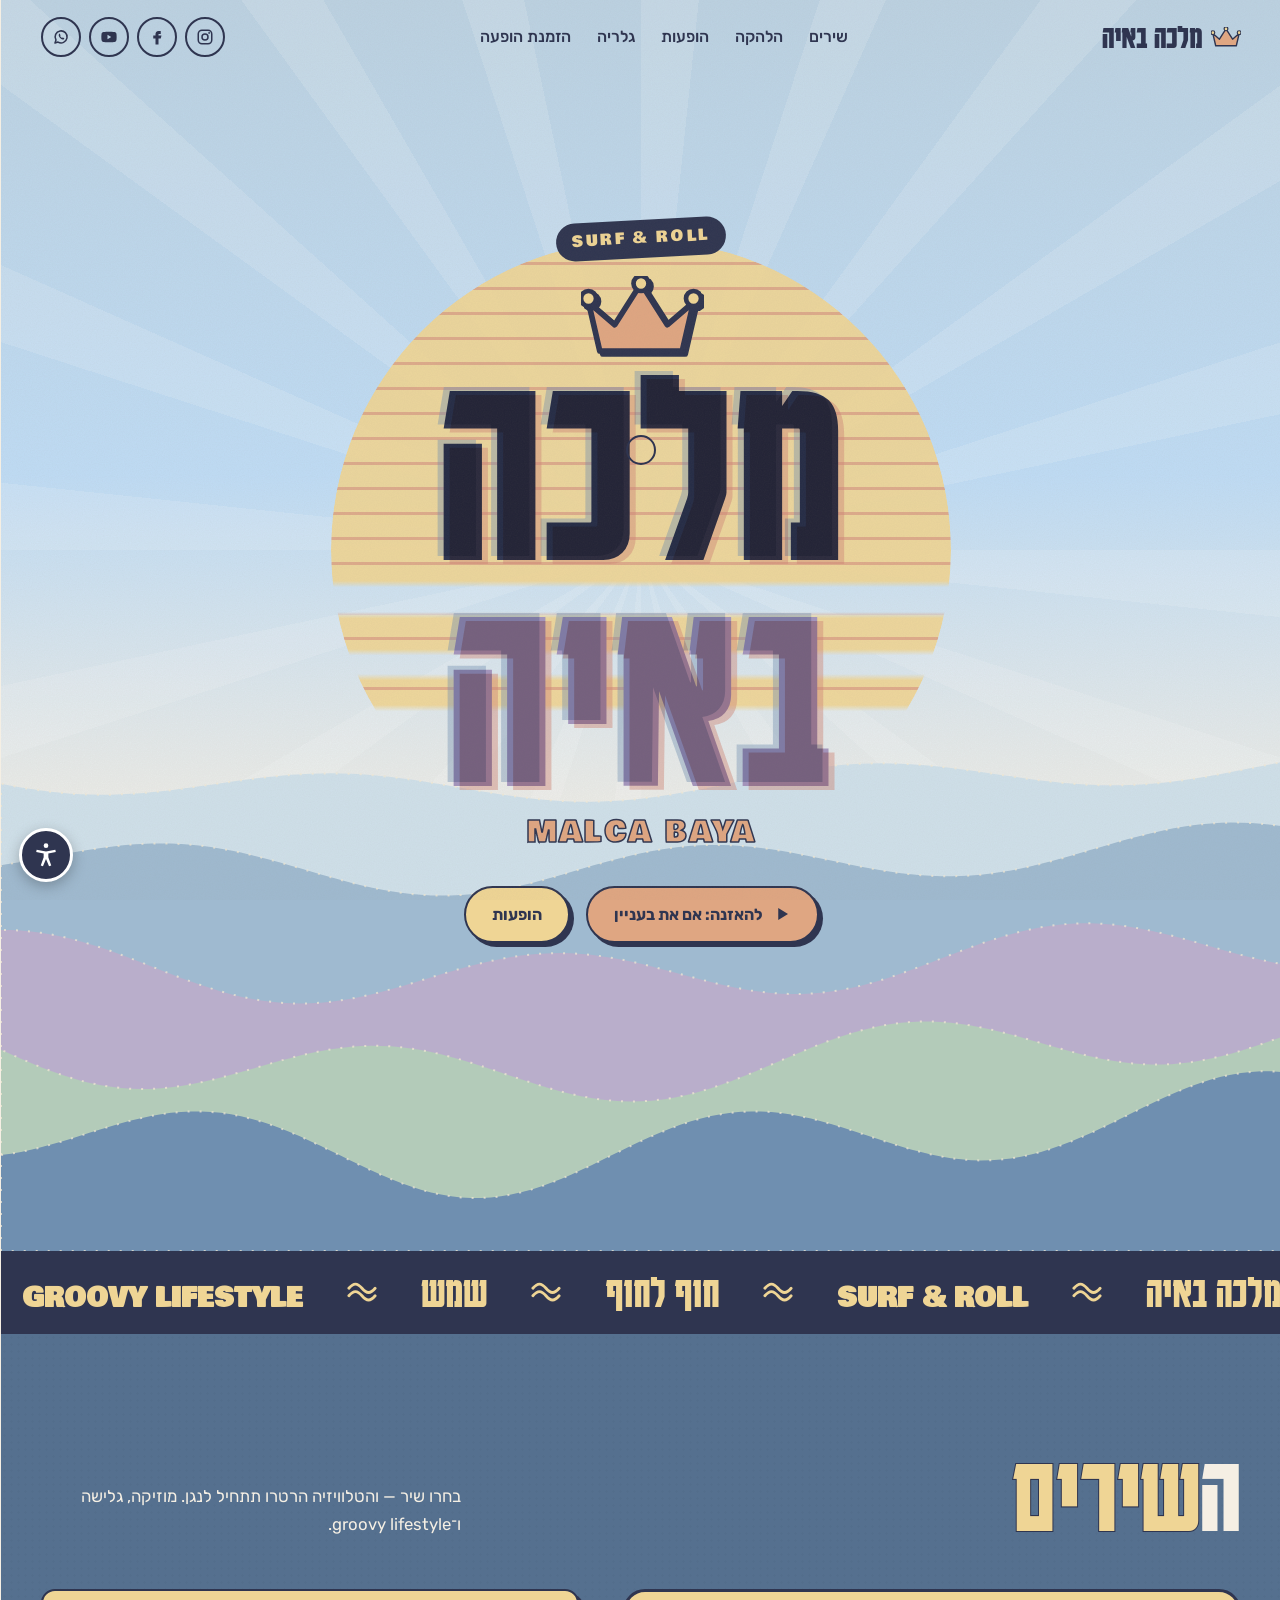
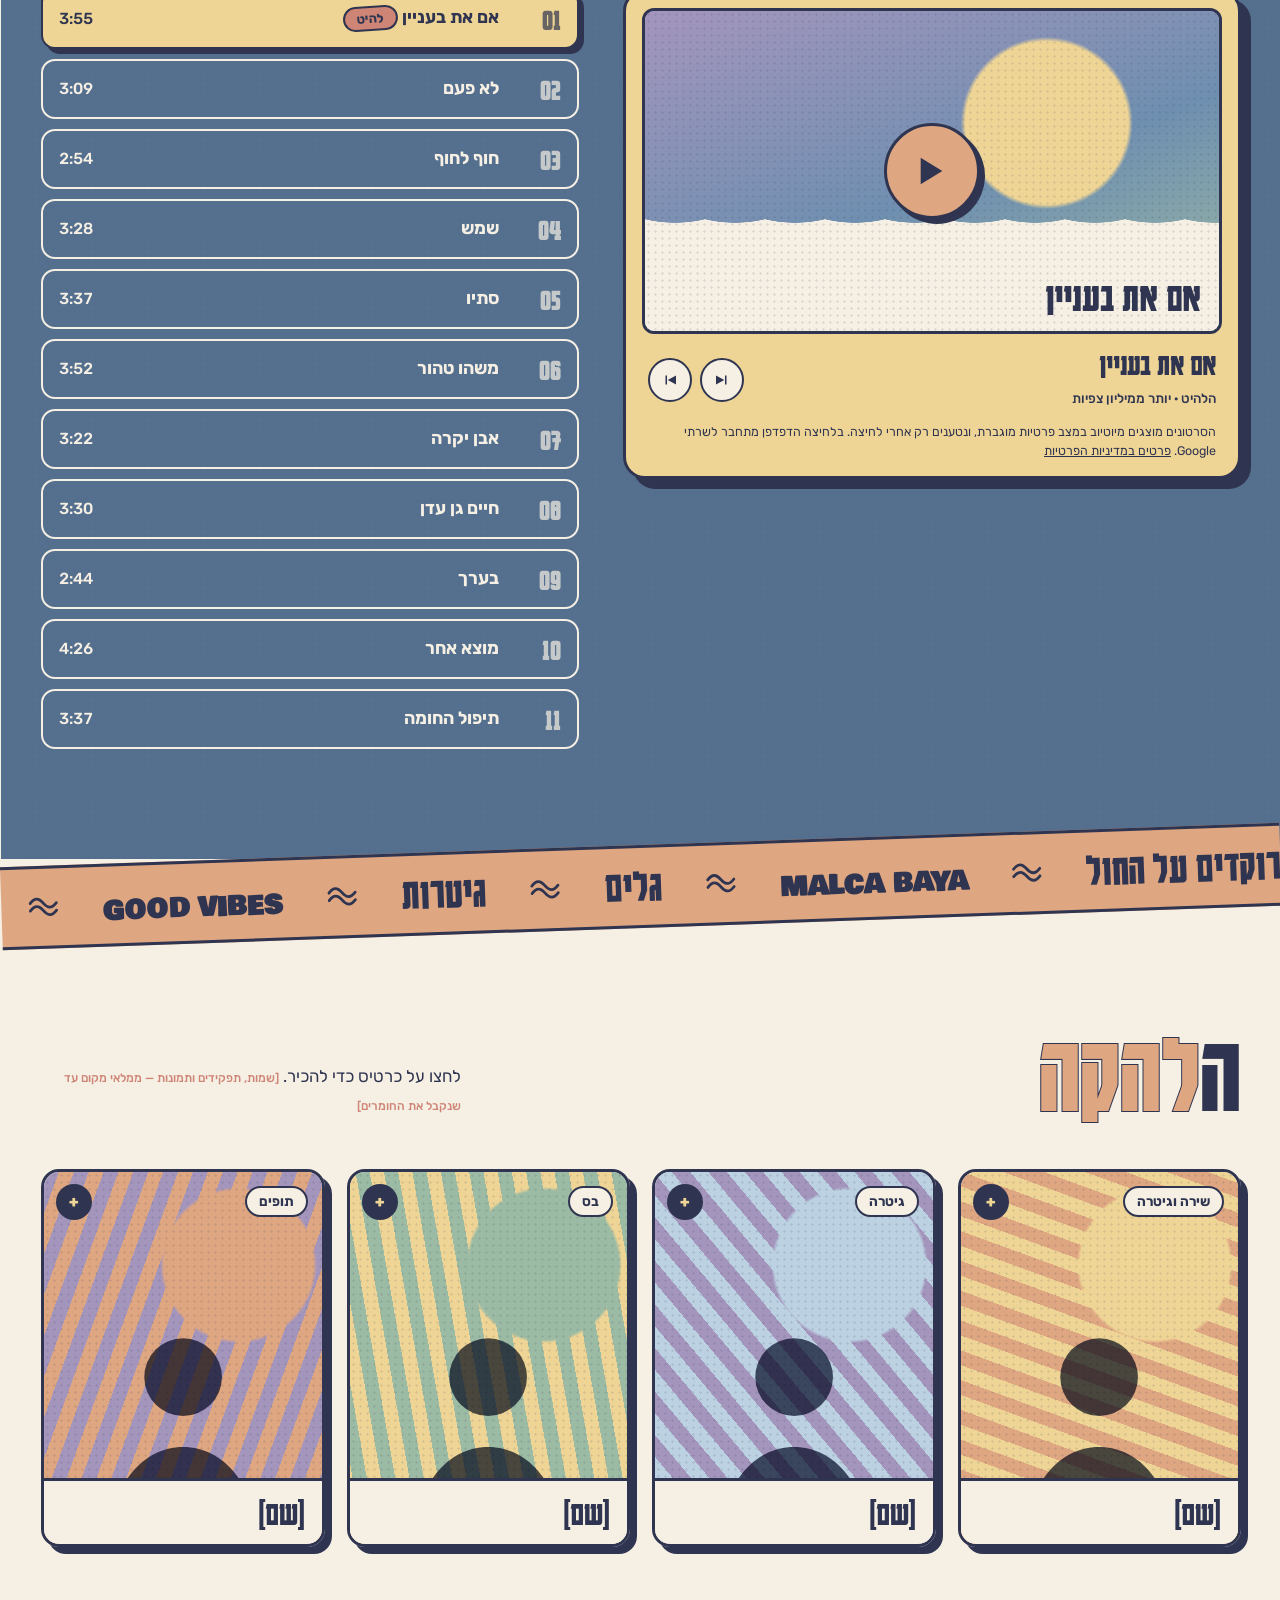
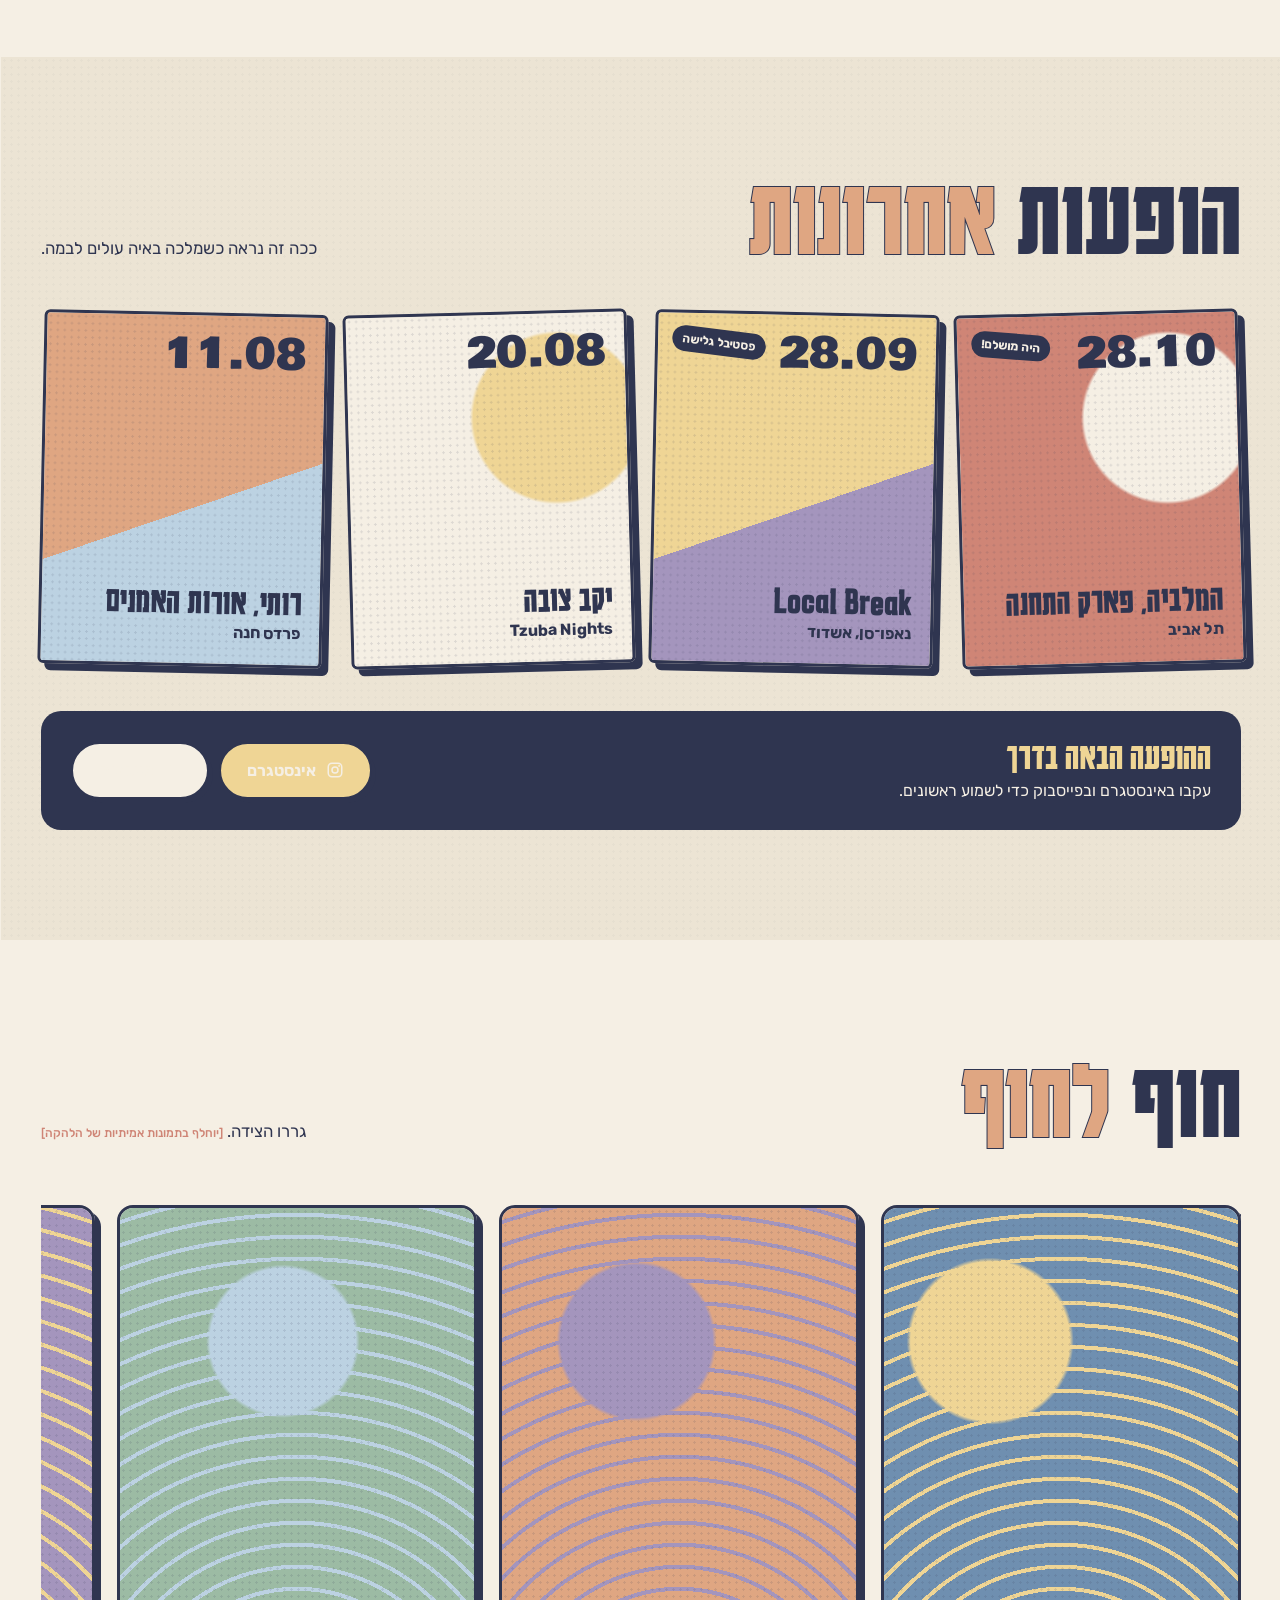
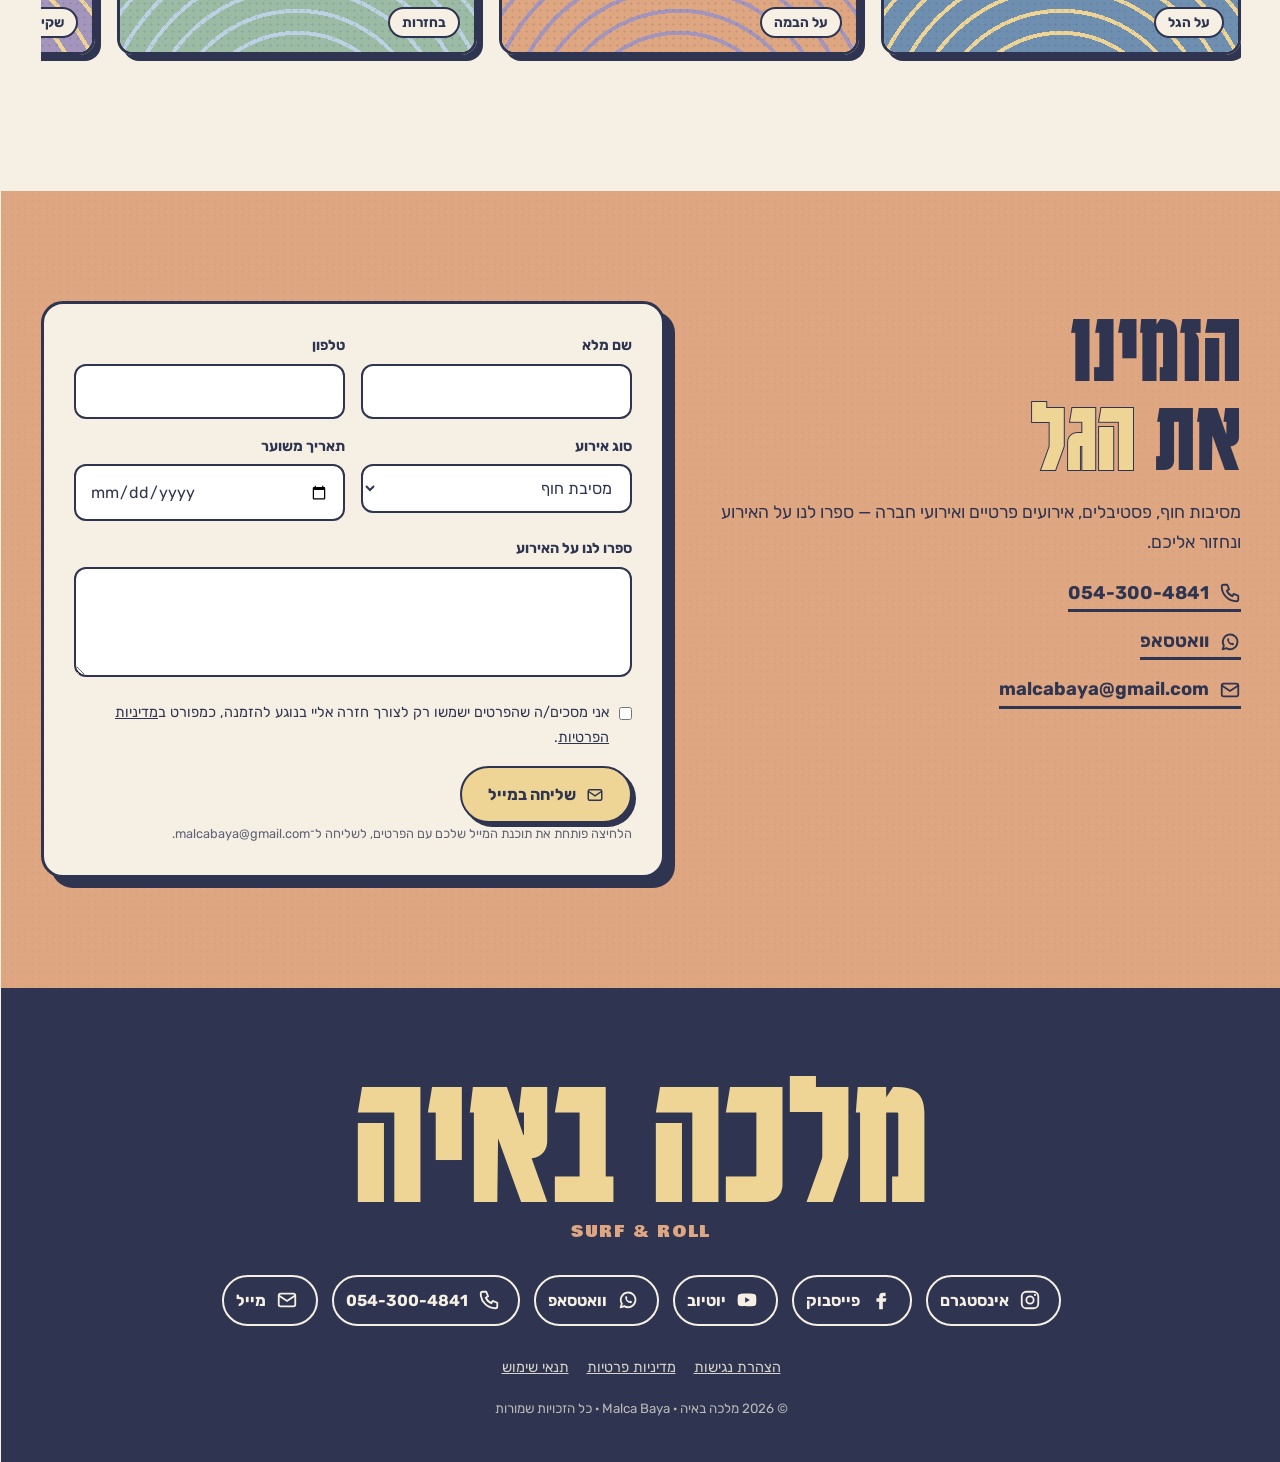
==== commit 5aa98474: "Add accessibility widget, accessibility statement, privacy policy and terms; self-host fonts Co-Auth" ====
--- a/index.html
+++ b/index.html
@@ -5,9 +5,9 @@
 <meta name="viewport" content="width=device-width, initial-scale=1">
 <title>מלכה באיה | Malca Baya — להקת הסרף אנד רול</title>
 <meta name="description" content="מלכה באיה — להקת הסרף אנד רול. שירים, הופעות, וידאו והזמנת הופעות.">
-<link rel="preconnect" href="https://fonts.googleapis.com">
-<link rel="preconnect" href="https://fonts.gstatic.com" crossorigin>
-<link href="https://fonts.googleapis.com/css2?family=Karantina:wght@400;700&family=Rubik:wght@400;500;700;900&family=Bowlby+One&display=swap" rel="stylesheet">
+<link rel="stylesheet" href="fonts.css">
+<link rel="stylesheet" href="a11y.css">
+<script src="a11y.js"></script>
 <style>
 :root{
   --sand:#f5efe4;
@@ -145,6 +145,10 @@
 .knobs button{width:44px;height:44px;border-radius:50%;border:2.5px solid var(--ink);background:var(--sand);display:grid;place-items:center;transition:transform .2s}
 .knobs button:hover{transform:rotate(-20deg)}
 .knobs svg{width:18px}
+.yt-note{font-size:.78rem;padding:10px 6px 0;line-height:1.5}
+.yt-note a{text-decoration:underline}
+.legal-links{display:flex;justify-content:center;gap:18px;flex-wrap:wrap;margin-bottom:14px;font-size:.9rem}
+.legal-links a{text-decoration:underline;opacity:.85}
 .hit{display:inline-block;background:var(--red);color:var(--ink);font-weight:700;font-size:.8rem;padding:3px 12px;border-radius:999px;border:2px solid var(--ink);transform:rotate(-4deg)}
 
 .tracks{list-style:none;counter-reset:t;display:grid;gap:10px}
@@ -239,6 +243,7 @@
 </style>
 </head>
 <body>
+<a class="skip" href="#main">דילוג לתוכן הראשי</a>
 <div class="paper" aria-hidden="true"></div>
 <div id="loader" aria-hidden="true">
   <svg viewBox="0 0 120 60" fill="none" stroke="#2f3550" stroke-width="4" stroke-linecap="round"><path d="M4 40c14-16 30-16 44 0s30 16 44 0 22-12 24-10" /><path d="M4 52c14-12 30-12 44 0s30 12 44 0" stroke="#dfa682"/></svg>
@@ -278,7 +283,7 @@
   </nav>
 </header>
 
-<main>
+<main id="main" tabindex="-1">
 <!-- HERO -->
 <section class="hero" aria-label="פתיח">
   <div class="rays" aria-hidden="true"></div>
@@ -324,8 +329,9 @@
             <button id="next" aria-label="השיר הבא"><svg viewBox="0 0 24 24" fill="currentColor"><path d="M6 6h2v12H6zM20 6v12L9 12z"/></svg></button>
           </div>
         </div>
+        <p class="yt-note">הסרטונים מוצגים מיוטיוב במצב פרטיות מוגברת, ונטענים רק אחרי לחיצה. בלחיצה הדפדפן מתחבר לשרתי Google. <a href="privacy.html">פרטים במדיניות הפרטיות</a></p>
       </div>
-      <ul class="tracks" id="tracks"></ul>
+      <ul class="tracks" id="tracks" aria-label="רשימת שירים"></ul>
     </div>
   </div>
 </section>
@@ -366,7 +372,7 @@
 <section id="gallery">
   <div class="wrap">
     <div class="sec-head reveal"><h2>חוף <span>לחוף</span></h2><p>גררו הצידה. <span class="ph">[יוחלף בתמונות אמיתיות של הלהקה]</span></p></div>
-    <div class="gallery" id="gal"></div>
+    <div class="gallery" id="gal" tabindex="0" role="region" aria-label="גלריית תמונות — אפשר לגלול עם החיצים"></div>
   </div>
 </section>
 
@@ -390,7 +396,7 @@
         <select id="f-type" name="type"><option>מסיבת חוף</option><option>אירוע פרטי</option><option>אירוע חברה</option><option>פסטיבל</option><option>מועדון / הופעה</option></select></div>
       <div><label for="f-date">תאריך משוער</label><input id="f-date" name="date" type="date"></div>
       <div class="full"><label for="f-msg">ספרו לנו על האירוע</label><textarea id="f-msg" name="msg"></textarea></div>
-      <div class="full consent"><input type="checkbox" id="f-ok" required><label for="f-ok">אני מסכים/ה שהפרטים ישמשו רק לצורך חזרה אליי בנוגע להזמנה.</label></div>
+      <div class="full consent"><input type="checkbox" id="f-ok" required><label for="f-ok">אני מסכים/ה שהפרטים ישמשו רק לצורך חזרה אליי בנוגע להזמנה, כמפורט ב<a href="privacy.html" style="text-decoration:underline">מדיניות הפרטיות</a>.</label></div>
       <div class="full"><button class="btn yellow" type="submit"><svg><use href="#i-mail"/></svg>שליחה במייל</button>
         <p class="form-note">הלחיצה פותחת את תוכנת המייל שלכם עם הפרטים, לשליחה ל־malcabaya@gmail.com.</p></div>
     </form>
@@ -410,6 +416,7 @@
       <a href="tel:+972543004841" aria-label="התקשרו ללהקה 054-300-4841"><svg><use href="#i-phone"/></svg><span dir="ltr">054-300-4841</span></a>
       <a href="mailto:malcabaya@gmail.com" aria-label="שליחת מייל ללהקה"><svg><use href="#i-mail"/></svg>מייל</a>
     </div>
+    <nav class="legal-links" aria-label="מידע משפטי"><a href="accessibility.html">הצהרת נגישות</a><a href="privacy.html">מדיניות פרטיות</a><a href="terms.html">תנאי שימוש</a></nav>
     <small>© 2026 מלכה באיה · Malca Baya · כל הזכויות שמורות</small>
   </div>
 </footer>
@@ -474,13 +481,15 @@
 const watch=()=>document.querySelectorAll('.reveal:not(.in)').forEach(el=>io.observe(el));
 
 /* waves canvas */
+const root=document.documentElement,rm=matchMedia("(prefers-reduced-motion: reduce)");
 let cur_i=0,playing=false;
 const cv=document.getElementById('waves'),g=cv.getContext('2d');let W,H,DPR=Math.min(devicePixelRatio||1,2),tt=0,boost=0;
 function size(){W=cv.clientWidth;H=cv.clientHeight;cv.width=W*DPR;cv.height=H*DPR;g.setTransform(DPR,0,0,DPR,0,0)}
 size();addEventListener('resize',size);
 const LAYERS=[['#cfe0ea',.18,.9],['#9fbad0',.32,1.2],['#b9aecb',.5,1.5],['#b3cbb9',.66,1.9],['#6f8fb0',.8,2.3]];
 function drawWaves(){
-  tt+=.012;g.clearRect(0,0,W,H);
+  const still=root.classList.contains("a11y-still")||rm.matches;
+  if(!still)tt+=.012;g.clearRect(0,0,W,H);
   const mxr=mx/innerWidth;
   LAYERS.forEach(([col,yy,sp],k)=>{
     const amp=(10+k*5)*(1+boost)+ (1-Math.abs(mxr-.5)*2)*6,base=H*yy;
@@ -527,7 +536,7 @@
 select(0,false);
 
 /* members */
-const SILH='<svg class="silh" viewBox="0 0 100 120"><circle cx="50" cy="34" r="20" fill="currentColor"/><path d="M12 120c0-30 17-50 38-50s38 20 38 50z" fill="currentColor"/></svg>';
+const SILH='<svg class="silh" viewBox="0 0 100 120" aria-hidden="true"><circle cx="50" cy="34" r="20" fill="currentColor"/><path d="M12 120c0-30 17-50 38-50s38 20 38 50z" fill="currentColor"/></svg>';
 document.getElementById('members').innerHTML=MEMBERS.map((m,i)=>`
 <div class="member reveal" tabindex="0" role="button" aria-label="חבר/ת להקה — ${m.r}">
   <div class="mi">
--- a/fonts.css
+++ b/fonts.css
@@ -0,0 +1,117 @@
+@font-face {
+  font-family: 'Bowlby One';
+  font-style: normal;
+  font-weight: 400;
+  font-display: swap;
+  src: url(fonts/BowlbyOne-400-latin.woff2) format('woff2');
+  unicode-range: U+0000-00FF, U+0131, U+0152-0153, U+02BB-02BC, U+02C6, U+02DA, U+02DC, U+0304, U+0308, U+0329, U+2000-206F, U+20AC, U+2122, U+2191, U+2193, U+2212, U+2215, U+FEFF, U+FFFD;
+}
+
+@font-face {
+  font-family: 'Karantina';
+  font-style: normal;
+  font-weight: 400;
+  font-display: swap;
+  src: url(fonts/Karantina-400-hebrew.woff2) format('woff2');
+  unicode-range: U+0307-0308, U+0590-05FF, U+200C-2010, U+20AA, U+25CC, U+FB1D-FB4F;
+}
+
+@font-face {
+  font-family: 'Karantina';
+  font-style: normal;
+  font-weight: 400;
+  font-display: swap;
+  src: url(fonts/Karantina-400-latin.woff2) format('woff2');
+  unicode-range: U+0000-00FF, U+0131, U+0152-0153, U+02BB-02BC, U+02C6, U+02DA, U+02DC, U+0304, U+0308, U+0329, U+2000-206F, U+20AC, U+2122, U+2191, U+2193, U+2212, U+2215, U+FEFF, U+FFFD;
+}
+
+@font-face {
+  font-family: 'Karantina';
+  font-style: normal;
+  font-weight: 700;
+  font-display: swap;
+  src: url(fonts/Karantina-700-hebrew.woff2) format('woff2');
+  unicode-range: U+0307-0308, U+0590-05FF, U+200C-2010, U+20AA, U+25CC, U+FB1D-FB4F;
+}
+
+@font-face {
+  font-family: 'Karantina';
+  font-style: normal;
+  font-weight: 700;
+  font-display: swap;
+  src: url(fonts/Karantina-700-latin.woff2) format('woff2');
+  unicode-range: U+0000-00FF, U+0131, U+0152-0153, U+02BB-02BC, U+02C6, U+02DA, U+02DC, U+0304, U+0308, U+0329, U+2000-206F, U+20AC, U+2122, U+2191, U+2193, U+2212, U+2215, U+FEFF, U+FFFD;
+}
+
+@font-face {
+  font-family: 'Rubik';
+  font-style: normal;
+  font-weight: 400;
+  font-display: swap;
+  src: url(fonts/Rubik-400-hebrew.woff2) format('woff2');
+  unicode-range: U+0307-0308, U+0590-05FF, U+200C-2010, U+20AA, U+25CC, U+FB1D-FB4F;
+}
+
+@font-face {
+  font-family: 'Rubik';
+  font-style: normal;
+  font-weight: 400;
+  font-display: swap;
+  src: url(fonts/Rubik-400-latin.woff2) format('woff2');
+  unicode-range: U+0000-00FF, U+0131, U+0152-0153, U+02BB-02BC, U+02C6, U+02DA, U+02DC, U+0304, U+0308, U+0329, U+2000-206F, U+20AC, U+2122, U+2191, U+2193, U+2212, U+2215, U+FEFF, U+FFFD;
+}
+
+@font-face {
+  font-family: 'Rubik';
+  font-style: normal;
+  font-weight: 500;
+  font-display: swap;
+  src: url(fonts/Rubik-400-hebrew.woff2) format('woff2');
+  unicode-range: U+0307-0308, U+0590-05FF, U+200C-2010, U+20AA, U+25CC, U+FB1D-FB4F;
+}
+
+@font-face {
+  font-family: 'Rubik';
+  font-style: normal;
+  font-weight: 500;
+  font-display: swap;
+  src: url(fonts/Rubik-400-latin.woff2) format('woff2');
+  unicode-range: U+0000-00FF, U+0131, U+0152-0153, U+02BB-02BC, U+02C6, U+02DA, U+02DC, U+0304, U+0308, U+0329, U+2000-206F, U+20AC, U+2122, U+2191, U+2193, U+2212, U+2215, U+FEFF, U+FFFD;
+}
+
+@font-face {
+  font-family: 'Rubik';
+  font-style: normal;
+  font-weight: 700;
+  font-display: swap;
+  src: url(fonts/Rubik-400-hebrew.woff2) format('woff2');
+  unicode-range: U+0307-0308, U+0590-05FF, U+200C-2010, U+20AA, U+25CC, U+FB1D-FB4F;
+}
+
+@font-face {
+  font-family: 'Rubik';
+  font-style: normal;
+  font-weight: 700;
+  font-display: swap;
+  src: url(fonts/Rubik-400-latin.woff2) format('woff2');
+  unicode-range: U+0000-00FF, U+0131, U+0152-0153, U+02BB-02BC, U+02C6, U+02DA, U+02DC, U+0304, U+0308, U+0329, U+2000-206F, U+20AC, U+2122, U+2191, U+2193, U+2212, U+2215, U+FEFF, U+FFFD;
+}
+
+@font-face {
+  font-family: 'Rubik';
+  font-style: normal;
+  font-weight: 900;
+  font-display: swap;
+  src: url(fonts/Rubik-400-hebrew.woff2) format('woff2');
+  unicode-range: U+0307-0308, U+0590-05FF, U+200C-2010, U+20AA, U+25CC, U+FB1D-FB4F;
+}
+
+@font-face {
+  font-family: 'Rubik';
+  font-style: normal;
+  font-weight: 900;
+  font-display: swap;
+  src: url(fonts/Rubik-400-latin.woff2) format('woff2');
+  unicode-range: U+0000-00FF, U+0131, U+0152-0153, U+02BB-02BC, U+02C6, U+02DA, U+02DC, U+0304, U+0308, U+0329, U+2000-206F, U+20AC, U+2122, U+2191, U+2193, U+2212, U+2215, U+FEFF, U+FFFD;
+}
+
--- a/a11y.css
+++ b/a11y.css
@@ -0,0 +1,24 @@
+/* skip link */
+.skip{position:fixed;top:-60px;right:16px;z-index:300;background:#2f3550;color:#fff;padding:10px 18px;border-radius:10px;font-weight:700;transition:top .2s}
+.skip:focus{top:12px}
+
+/* accessibility widget */
+.a11y-btn{position:fixed;bottom:18px;left:18px;z-index:250;width:54px;height:54px;border-radius:50%;background:#2f3550;color:#fff;display:grid;place-items:center;border:3px solid #fff;box-shadow:0 4px 14px rgba(0,0,0,.25);cursor:pointer}
+.a11y-btn svg{width:28px;height:28px}
+.a11y-panel{position:fixed;bottom:84px;left:18px;z-index:250;width:min(300px,calc(100vw - 36px));background:#fff;color:#1d1d1d;border:3px solid #2f3550;border-radius:16px;padding:18px;box-shadow:0 10px 30px rgba(0,0,0,.25);font-family:Arial,sans-serif;display:none}
+.a11y-panel.open{display:block}
+.a11y-panel h2{font-size:1.1rem;margin:0 0 12px;font-family:Arial,sans-serif}
+.a11y-panel .row{display:flex;gap:8px;margin-bottom:8px}
+.a11y-panel button{flex:1;padding:10px 8px;border:2px solid #2f3550;border-radius:10px;background:#f5f5f5;color:#1d1d1d;font:600 .9rem Arial,sans-serif;cursor:pointer;text-align:center}
+.a11y-panel button[aria-pressed="true"]{background:#2f3550;color:#fff}
+.a11y-panel a{display:block;margin-top:10px;color:#1a4fa0;text-decoration:underline;font-size:.9rem}
+
+/* modes */
+html.a11y-links a{text-decoration:underline!important}
+html.a11y-font body,html.a11y-font body *:not(svg):not(use){font-family:Arial,Helvetica,sans-serif!important;letter-spacing:normal!important}
+html.a11y-still *,html.a11y-still *::before,html.a11y-still *::after{animation:none!important;transition:none!important}
+html.a11y-contrast{--sand:#fff;--sand-2:#fff;--ink:#000;--blue:#003c8f;--sky:#fff;--yellow:#ffe600;--purple:#000;--green:#000;--orange:#ffe600;--red:#000}
+html.a11y-contrast body{background:#fff;color:#000}
+html.a11y-contrast .music,html.a11y-contrast footer{background:#000!important;color:#fff!important}
+html.a11y-contrast .paper,html.a11y-contrast .halftone,html.a11y-contrast .rays{display:none}
+html.a11y-contrast .hero{background:#fff}
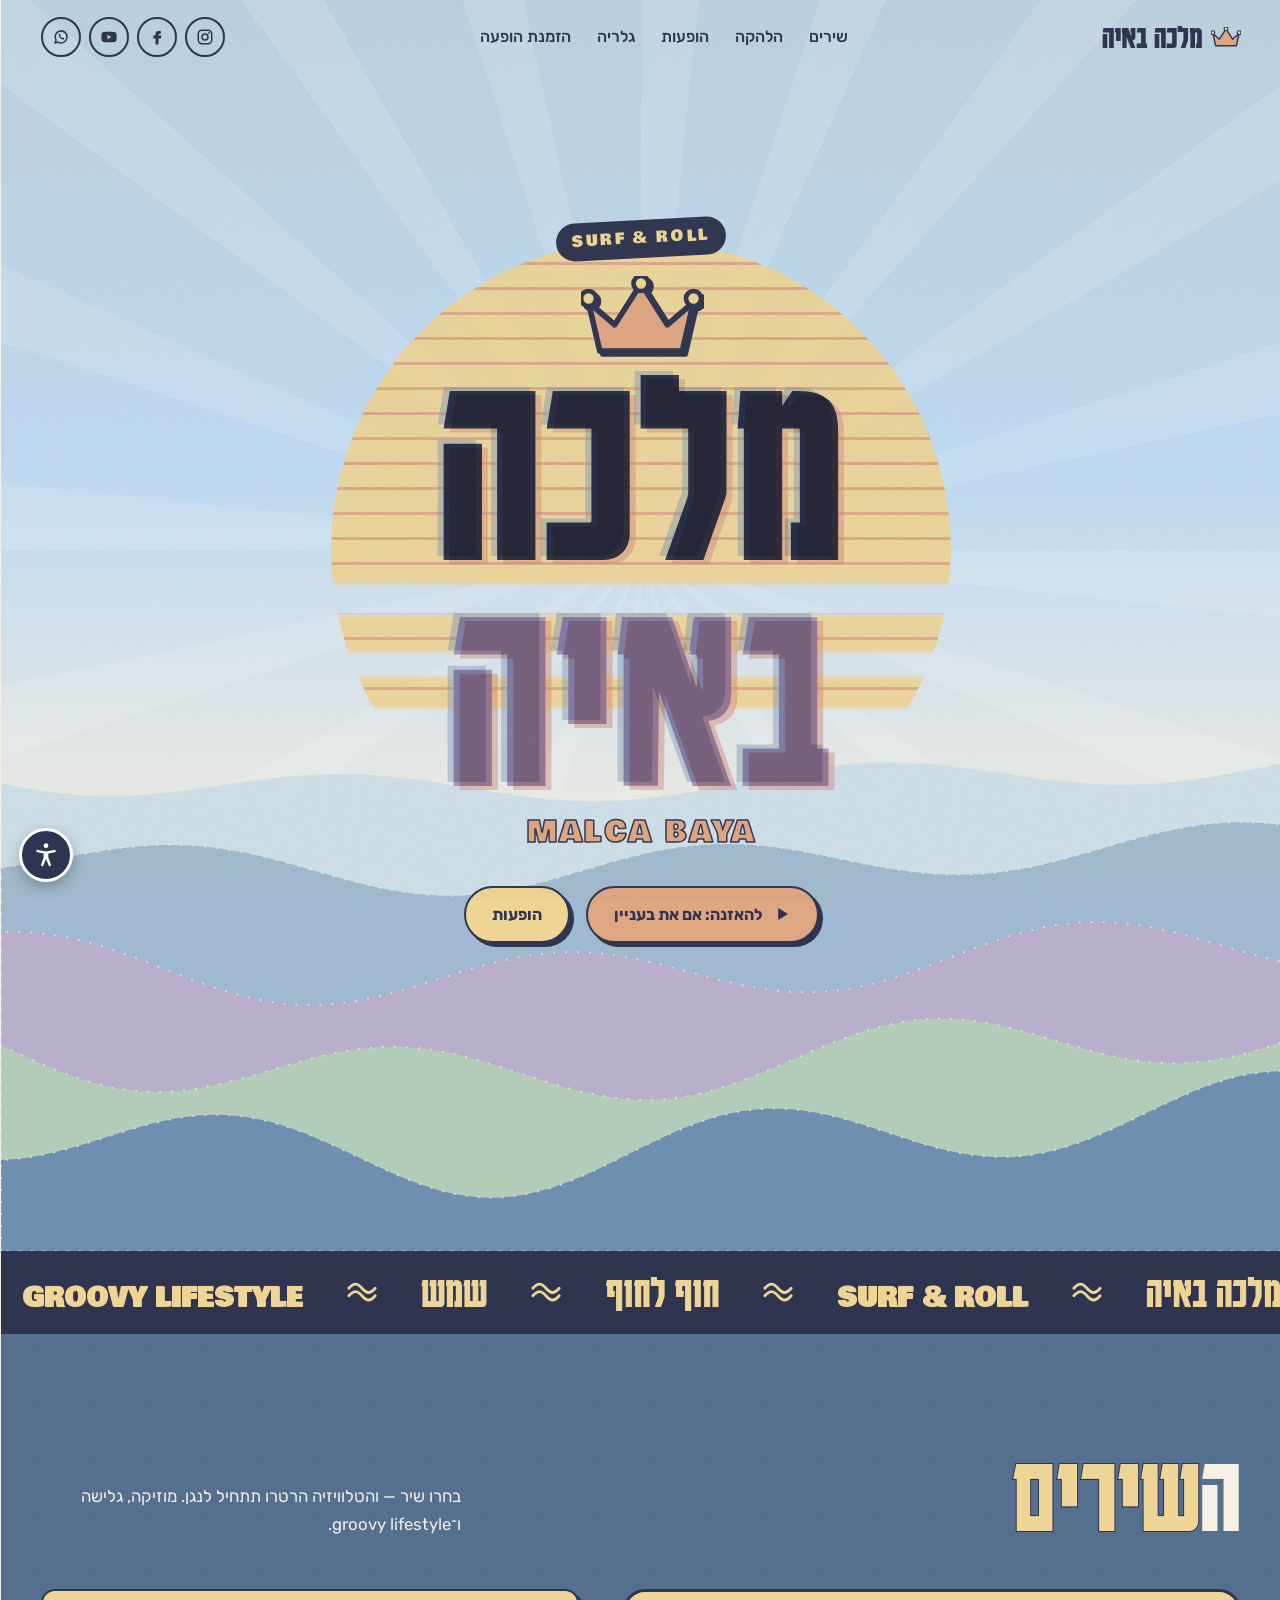
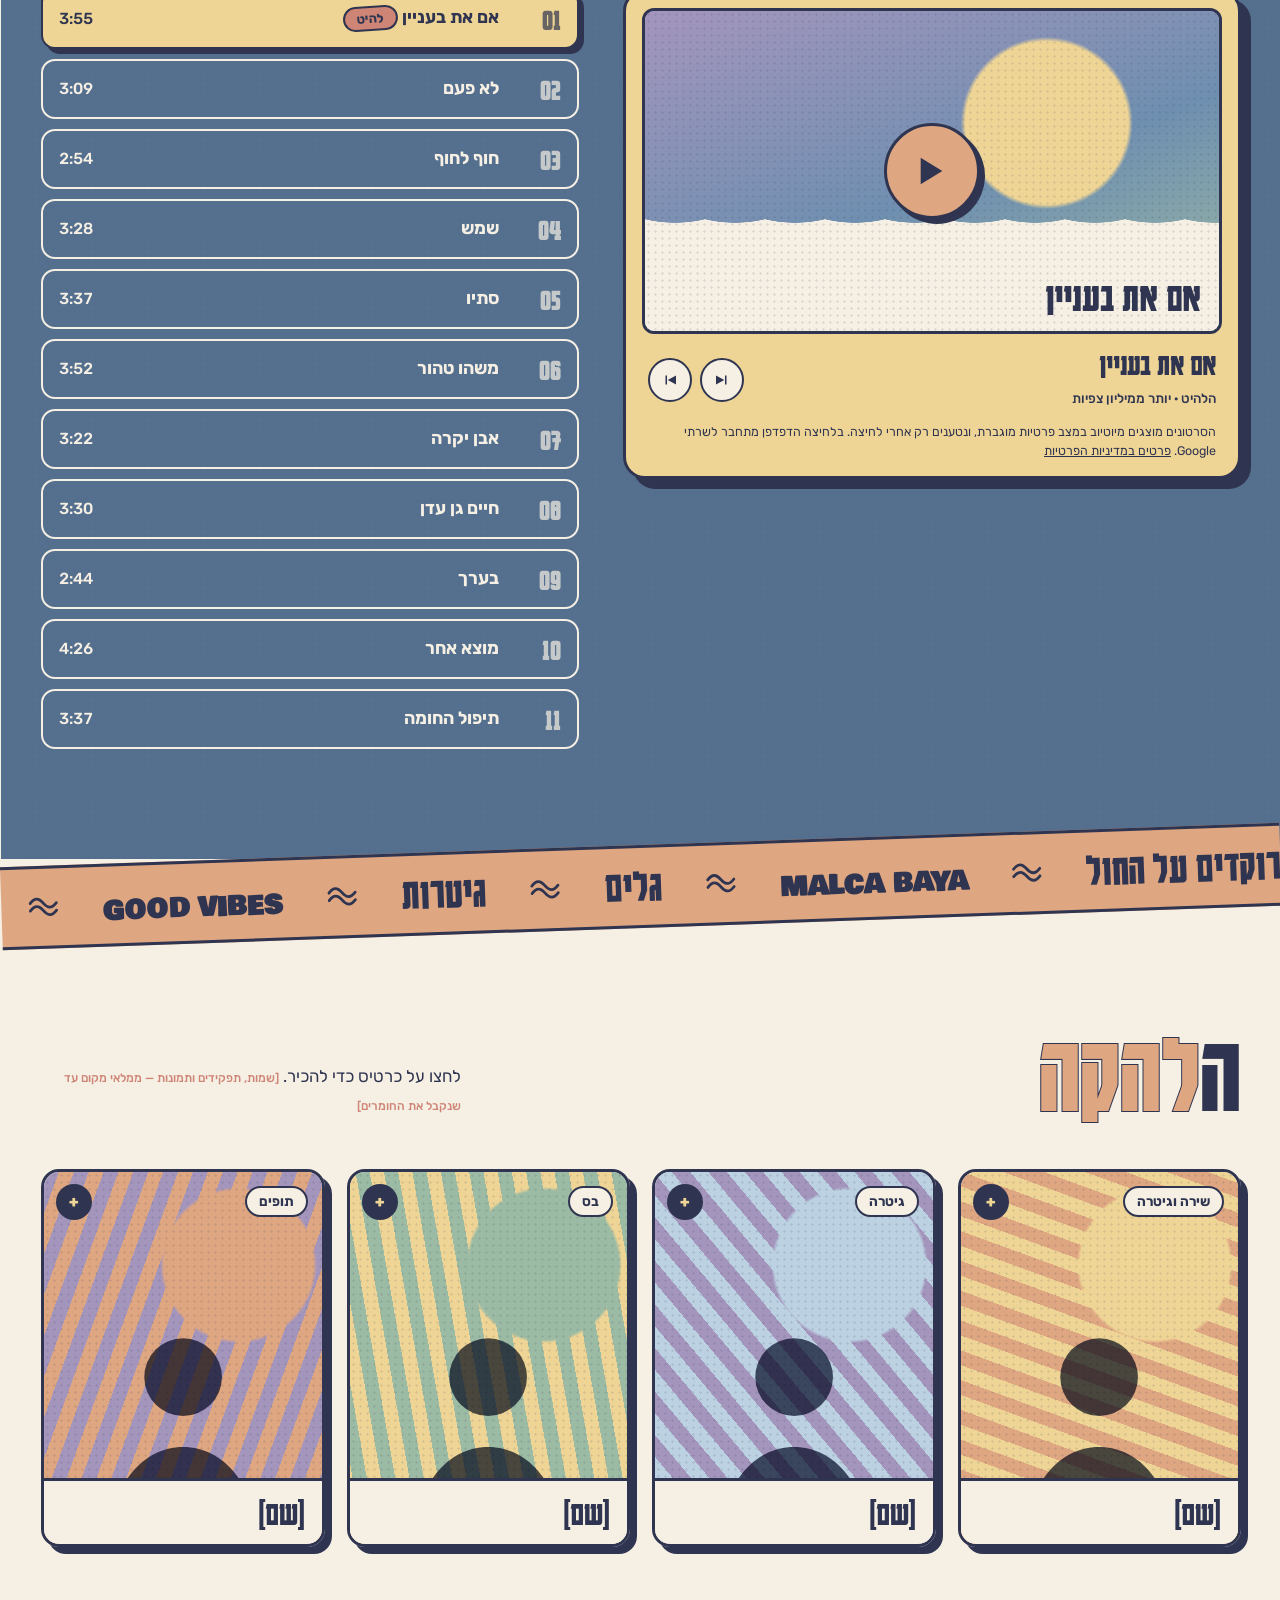
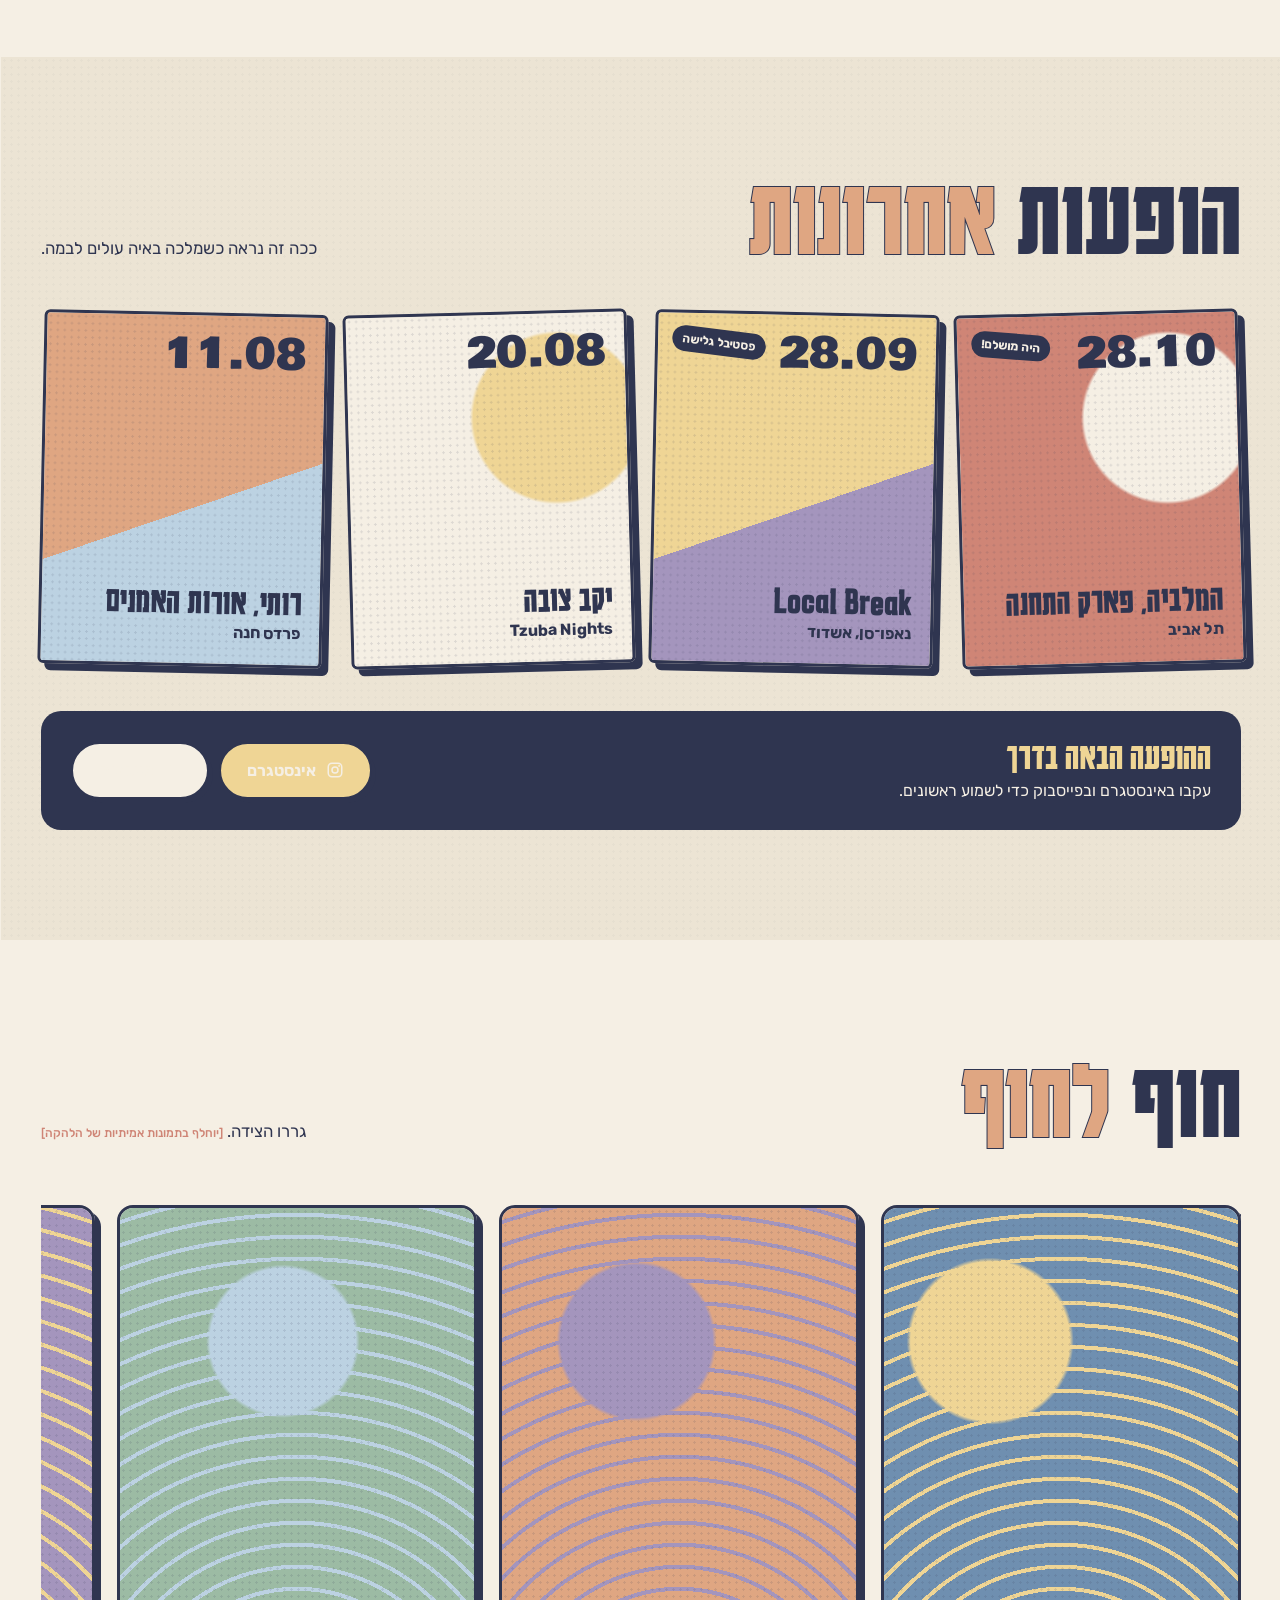
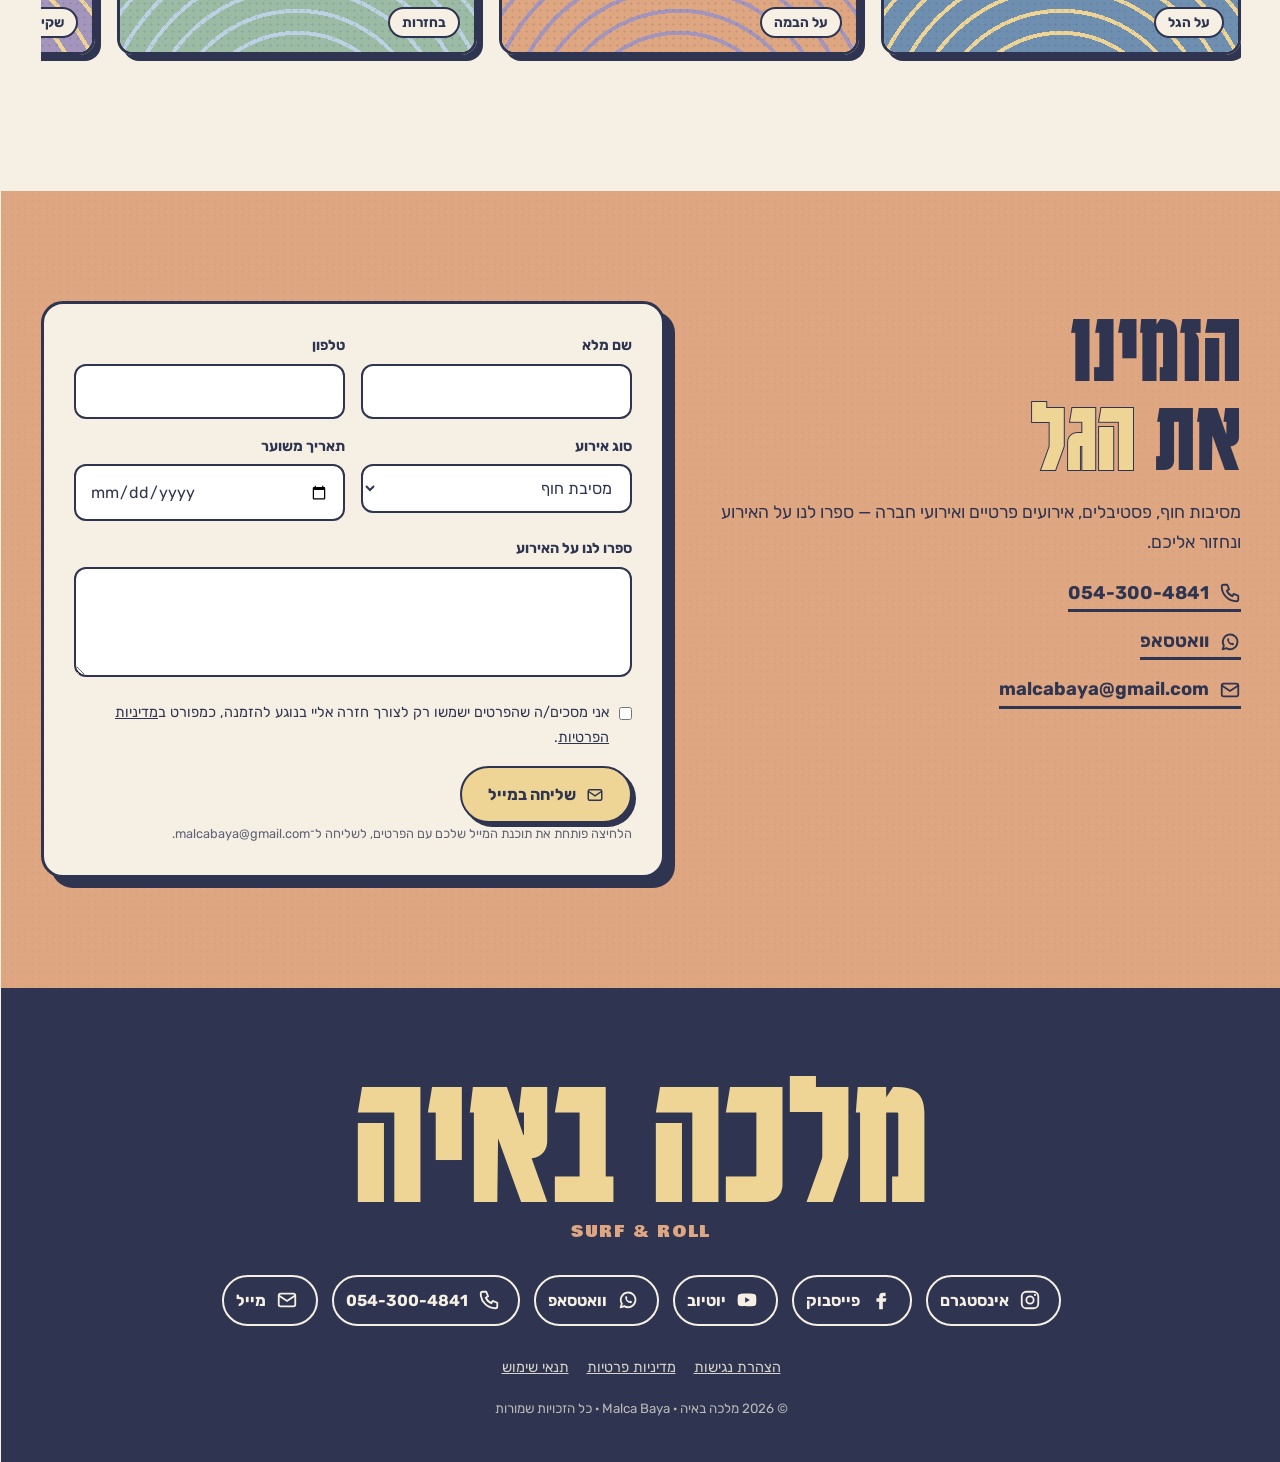
==== commit 3867eedf: "Replace circle cursor with guitar cursor Co-Authored-By: Claude Opus 5.5 <noreply@anthropic.com>" ====
--- a/index.html
+++ b/index.html
@@ -43,10 +43,10 @@
 #loader svg{width:120px;animation:bob 1.2s ease-in-out infinite}
 @keyframes bob{50%{transform:translateY(-12px) rotate(-4deg)}}
 
-/* cursor */
-.cursor{position:fixed;top:0;left:0;width:30px;height:30px;border:2px solid var(--ink);border-radius:50%;pointer-events:none;z-index:150;transition:width .25s,height .25s,background .25s,margin .25s}
-.cursor.big{width:70px;height:70px;margin:-20px 0 0 -20px;background:rgba(239,213,149,.45);border-color:var(--orange)}
-@media (hover:none){.cursor{display:none}}
+/* guitar cursor (native, so it never lags) */
+body{cursor:url("data:image/svg+xml,%3Csvg%20xmlns%3D%22http%3A%2F%2Fwww.w3.org%2F2000%2Fsvg%22%20width%3D%2232%22%20height%3D%2232%22%20viewBox%3D%220%200%2032%2032%22%3E%3Cg%20transform%3D%22rotate(-45%2016%2016)%22%20stroke%3D%22%232f3550%22%20stroke-width%3D%221.4%22%20stroke-linejoin%3D%22round%22%3E%3Crect%20x%3D%2214%22%20y%3D%220.8%22%20width%3D%224%22%20height%3D%225%22%20rx%3D%221%22%20fill%3D%22%232f3550%22%2F%3E%3Crect%20x%3D%2215%22%20y%3D%225%22%20width%3D%222%22%20height%3D%2212%22%20fill%3D%22%23f5efe4%22%2F%3E%3Cpath%20d%3D%22M16%2015.5c-3.2%200-4.8%201.8-4.6%204.2.1%201.3.9%202-.1%203.1-1.3%201.4-1.6%203.1-.6%204.8%201%201.7%203%202.6%205.3%202.6s4.3-.9%205.3-2.6c1-1.7.7-3.4-.6-4.8-1-1.1-.2-1.8-.1-3.1.2-2.4-1.4-4.2-4.6-4.2z%22%20fill%3D%22%23dfa682%22%2F%3E%3Ccircle%20cx%3D%2216%22%20cy%3D%2222.6%22%20r%3D%221.6%22%20fill%3D%22%232f3550%22%20stroke%3D%22none%22%2F%3E%3C%2Fg%3E%3C%2Fsvg%3E") 5 5,auto}
+a,button,[role="button"],.track,.member,.screen,.gig,label,select{cursor:url("data:image/svg+xml,%3Csvg%20xmlns%3D%22http%3A%2F%2Fwww.w3.org%2F2000%2Fsvg%22%20width%3D%2232%22%20height%3D%2232%22%20viewBox%3D%220%200%2032%2032%22%3E%3Cg%20transform%3D%22rotate(-45%2016%2016)%22%20stroke%3D%22%232f3550%22%20stroke-width%3D%221.4%22%20stroke-linejoin%3D%22round%22%3E%3Crect%20x%3D%2214%22%20y%3D%220.8%22%20width%3D%224%22%20height%3D%225%22%20rx%3D%221%22%20fill%3D%22%232f3550%22%2F%3E%3Crect%20x%3D%2215%22%20y%3D%225%22%20width%3D%222%22%20height%3D%2212%22%20fill%3D%22%23f5efe4%22%2F%3E%3Cpath%20d%3D%22M16%2015.5c-3.2%200-4.8%201.8-4.6%204.2.1%201.3.9%202-.1%203.1-1.3%201.4-1.6%203.1-.6%204.8%201%201.7%203%202.6%205.3%202.6s4.3-.9%205.3-2.6c1-1.7.7-3.4-.6-4.8-1-1.1-.2-1.8-.1-3.1.2-2.4-1.4-4.2-4.6-4.2z%22%20fill%3D%22%23efd595%22%2F%3E%3Ccircle%20cx%3D%2216%22%20cy%3D%2222.6%22%20r%3D%221.6%22%20fill%3D%22%232f3550%22%20stroke%3D%22none%22%2F%3E%3C%2Fg%3E%3C%2Fsvg%3E") 5 5,pointer!important}
+input,textarea{cursor:text}
 
 /* nav */
 header{position:fixed;inset-inline:0;top:0;z-index:100;transition:background .4s,box-shadow .4s}
@@ -248,7 +248,6 @@
 <div id="loader" aria-hidden="true">
   <svg viewBox="0 0 120 60" fill="none" stroke="#2f3550" stroke-width="4" stroke-linecap="round"><path d="M4 40c14-16 30-16 44 0s30 16 44 0 22-12 24-10" /><path d="M4 52c14-12 30-12 44 0s30 12 44 0" stroke="#dfa682"/></svg>
 </div>
-<div class="cursor" aria-hidden="true"></div>
 
 <!-- shared icon sprites -->
 <svg width="0" height="0" style="position:absolute" aria-hidden="true">
@@ -460,15 +459,13 @@
 const fill=(id,arr)=>{const s=arr.map(x=>`<span>${x}</span>${wave}`).join('');document.getElementById(id).innerHTML=s+s+s};
 fill('m1',m1);fill('m2',m2);
 
-/* cursor + riso title */
-const cur=document.querySelector('.cursor');let mx=innerWidth/2,my=innerHeight/2,cx=mx,cy=my;
+/* riso title follows the mouse */
+let mx=innerWidth/2,my=innerHeight/2;
 addEventListener('mousemove',e=>{mx=e.clientX;my=e.clientY;
   const dx=(mx/innerWidth-.5)*16,dy=(my/innerHeight-.5)*12;
   document.querySelectorAll('.hero h1 .l').forEach(l=>{l.style.setProperty('--rx',dx.toFixed(1)+'px');l.style.setProperty('--ry',dy.toFixed(1)+'px')});
   document.getElementById('sun').style.translate=`${-dx*1.5}px ${-dy*1.5}px`;
 });
-(function loop(){cx+=(mx-cx)*.2;cy+=(my-cy)*.2;cur.style.transform=`translate(${cx-15}px,${cy-15}px)`;requestAnimationFrame(loop)})();
-document.addEventListener('mouseover',e=>cur.classList.toggle('big',!!e.target.closest('a,button,.track,.member,.screen,.gig')));
 
 /* nav */
 const header=document.querySelector('header');addEventListener('scroll',()=>header.classList.toggle('scrolled',scrollY>40));
